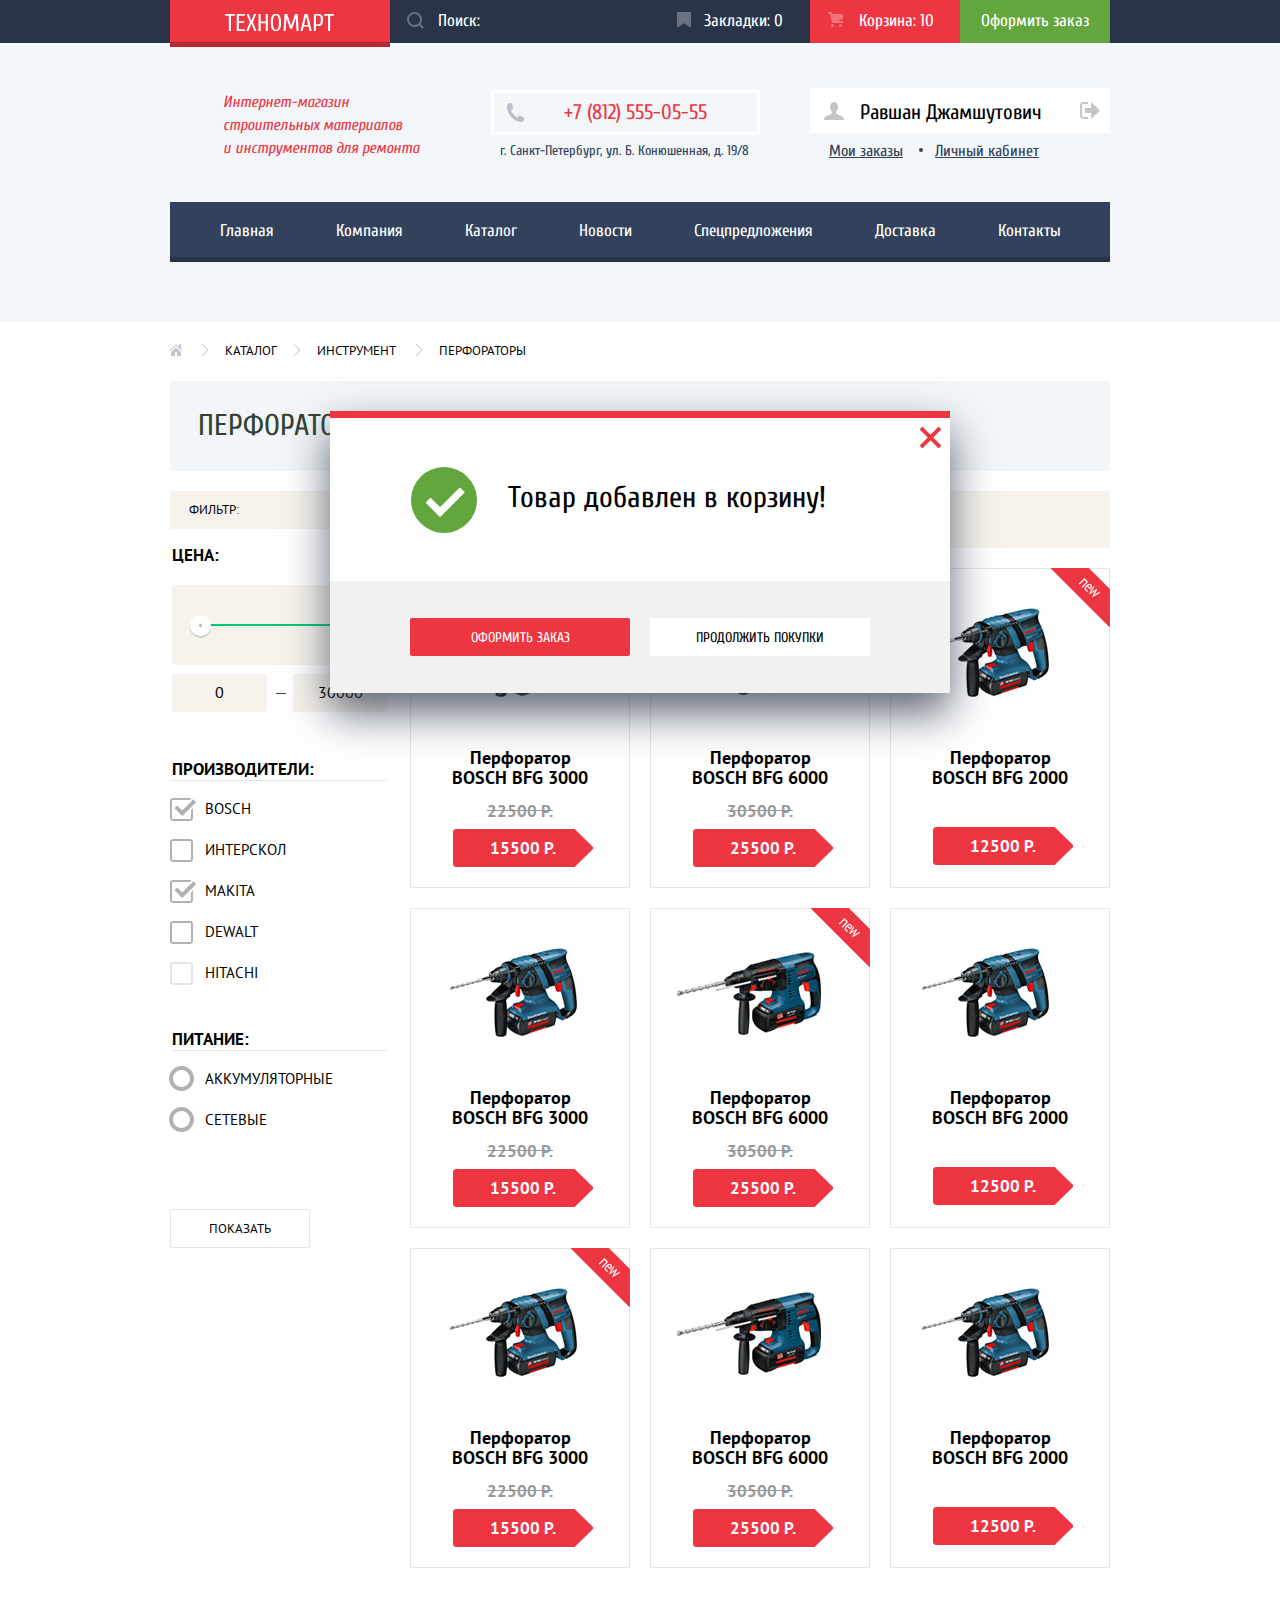
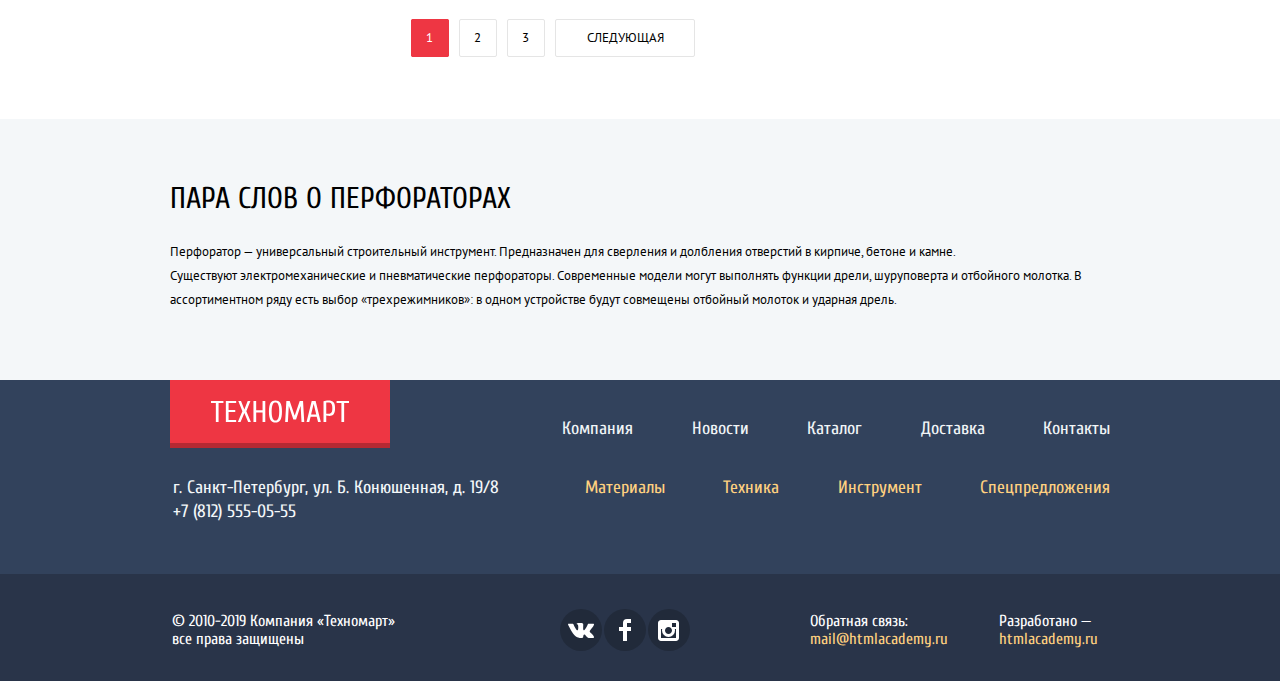
==== catalog.html @ cd60a117 "Сделал мадальное окно каталога" ====
<!DOCTYPE html>
<html lang="ru">

<head>
  <meta charset="utf-8">
  <title>Каталог Техномарт</title>
  <link href="https://fonts.googleapis.com/css?family=Cuprum:400,400i,700&display=swap&subset=cyrillic" rel="stylesheet">
  <link href="https://fonts.googleapis.com/css?family=PT+Sans:400,700&display=swap&subset=cyrillic" rel="stylesheet">
  <link href="css/normalize.css" rel="stylesheet">
  <link href="css/style.css" rel="stylesheet">
</head>

<body>
  <header class="main-header">
    <div class="top-menu">
      <div class="container">
        <a href="index.html" class="logo-bg">
          <img class="top-logo" src="img/logo-technomart.svg" width="109" height="19" alt="Логотип Техномарт">
        </a>
        <form class="header-form" action="https://echo.htmlacademy.ru" method="post">
          <label class="visually-hidden" for="search">Поиск:</label>
          <input class="search" type="search" name="search" id="search" placeholder="Поиск:">
          <svg class="header-svg" xmlns="http://www.w3.org/2000/svg" width="17" height="17" viewBox="0 0 17 17">
            <path fill="#ffffff"
              d="M17 15.586l-3.542-3.542A7.465 7.465 0 0 0 15 7.5 7.5 7.5 0 1 0 7.5 15c1.71 0 3.282-.579 4.544-1.542L15.586 17 17 15.586zM2 7.5C2 4.467 4.467 2 7.5 2 10.532 2 13 4.467 13 7.5c0 3.032-2.468 5.5-5.5 5.5A5.506 5.506 0 0 1 2 7.5z" />
          </svg>
          <button type="submit" class="search-button visually-hidden">Найти</button>
        </form>
        <a class="header-link bookmark" href="#">Закладки: 0</a>
        <a class="top-menu__red header-link basket" href="#">Корзина: 10</a>
        <a class="top-menu__green" href="#">Оформить заказ</a>
      </div>
    </div>
    <div class="container">
      <div class="catalog-middle-menu">
        <div class="header-wrapper">
          <h1>Интернет-магазин строительных материалов <br>и инструментов для ремонта</h1>
        </div>
        <div class="catalog-middle-wrap">
          <p class="header-phone catalog-header-phone">+7 (812) 555-05-55</p>
          <p class="header-address catalog-header-address">г. Санкт-Петербург, ул. Б. Конюшенная, д. 19/8</p>
        </div>
        <div class="user-wrapper">
          <div class="current-user">
            <a href="#"><svg class="user-logo" xmlns="http://www.w3.org/2000/svg" width="20" height="18"
                viewBox="0 0 20 18">
                <path fill="#c5c5c5"
                  d="M17.881 14.166c-2.144-.735-4.256-1.666-5.207-2.39-.657-.501-.77-1.618-.517-2.415 1.118-.903 1.864-2.477 1.864-4.278C14.021 2.276 12.221 0 10 0S5.979 2.276 5.979 5.083c0 1.801.746 3.374 1.863 4.277.253.798.141 1.915-.517 2.416-.95.724-3.063 1.654-5.207 2.39S0 18 0 18h20s.025-3.099-2.119-3.834z" />
              </svg></a>
            <a class="user-name" href="#">Равшан Джамшутович</a>
            <a href="#"><svg class="user-logout" xmlns="http://www.w3.org/2000/svg" width="21" height="17"
                viewBox="0 0 21 17">
                <g fill="#c5c5c5">
                  <path d="M21 8.5L12.125 0v6h-6v5h6v6z" />
                  <path
                    d="M3.106 13.952V3.048c.018-.376.171-1.057 1.01-1.057h5.027V0H4.116C1.938 0 1.112 1.81 1.087 3.027v10.946C1.112 15.189 1.938 17 4.116 17h5.027v-1.99H4.116c-.839 0-.992-.683-1.01-1.058z" />
                </g>
              </svg></a>

          </div>
          <div class="wrapper-link">
            <a class="catalog-user-link orders-link" href="#">Мои заказы</a>
            <a class="catalog-user-link" href="#">Личный кабинет</a>
          </div>
        </div>
      </div>
      <nav class="main-nav">
        <ul class="nav-list">
          <li class="nav-item first"><a href="/index.html" class="nav-item__link">Главная</a></li>
          <li class="nav-item"><a class="nav-item__link" href="#">Компания</a></li>
          <li class="nav-item"><a class="nav-item__link" href="catalog.html">Каталог</a></li>
          <li class="nav-item"><a class="nav-item__link" href="#">Новости</a></li>
          <li class="nav-item"><a class="nav-item__link" href="#">Спецпредложения</a></li>
          <li class="nav-item"><a class="nav-item__link" href="#">Доставка</a></li>
          <li class="nav-item last"><a class="nav-item__link" href="#">Контакты</a></li>
        </ul>
      </nav>
    </div>
  </header>
  <main class="catalog-main">
    <div class="container">
      <ul class="breadcrumbs">
        <li class="breadcrumbs-first-item">
          <a href="#">Каталог</a>
        </li>
        <li class="breadcrumbs-second-item">
          <a href="#">Инструмент</a>
        </li>
        <li class="breadcrumbs-third-item breadcrumbs-current">Перфораторы</li>
      </ul>
      <section class="perforators">
        <h2>Перфораторы</h2>
        <div class="perforators-wrapper">
          <section class="filters">
            <h3 class="filters-heading">Фильтр:</h3>
            <form class="filters-form" action="https://echo.htmlacademy.ru" method="get">
              <fieldset class="filter-item">
                  <legend>Цена:</legend>
                  <div class="range-filter">
                    <div class="range-controls">
                      <div class="scale">
                        <div class="bar"></div>
                      </div>
                      <div class="toggle toggle-min"></div>
                      <div class="toggle toggle-max"></div>
                    </div>
                    <div class="price-controls">
                      <input class="min-price" name="min-price" type="text" value="0">
                      <input class="max-price" name="max-price" type="text" value="30000">
                    </div>
                  </div>
                </fieldset>
              <fieldset class="filters-fieldset">
                <legend class="filters-legend">Производители:</legend>
                <ul class="brands-list">
                  <li>
                    <input class="visually-hidden brands-input" type="checkbox" name="Bosch" id="bosch-input" checked>
                    <label class="brands-label" for="bosch-input">Bosch</label>
                  </li>
                  <li>
                    <input class="visually-hidden brands-input" type="checkbox" name="Интерскол" id="inter-input">
                    <label class="brands-label" for="inter-input">Интерскол</label>
                  </li>
                  <li>
                    <input class="visually-hidden brands-input" type="checkbox" name="Makita" id="makita-input" checked>
                    <label class="brands-label" for="makita-input">Makita</label>
                  </li>
                  <li>
                    <input class="visually-hidden brands-input" type="checkbox" name="Dewalt" id="dewalt-input">
                    <label class="brands-label" for="dewalt-input">Dewalt</label>
                  </li>
                  <li>
                    <input class="visually-hidden brands-input" type="checkbox" name="Hitachi" id="hitachi-input"
                      disabled>
                    <label class="brands-label" for="hitachi-input">Hitachi</label>
                  </li>
                </ul>
              </fieldset>
              <fieldset class="filters-fieldset">
                <legend class="filters-legend">Питание:</legend>
                <ul class="power-list">
                  <li>
                    <input class="visually-hidden power-input" type="radio" name="power" id="battery"
                      value="Аккумуляторные">
                    <label class="power-label" for="battery">Аккумуляторные</label>
                  </li>
                  <li>
                    <input class="visually-hidden power-input" type="radio" name="power" id="socket" value="Сетевые">
                    <label class="power-label" for="socket">Сетевые</label>
                  </li>
                </ul>
              </fieldset>
              <button class="filters-button" type="submit">Показать</button>
            </form>
          </section>
          <!-- Тут фильтры и карточки -->
          <div class="list-wrapper">
            <div class="sort">
              <h3 class="sort-heading">Сортировка:</h3>
              <div class="sort-wrapper">
                <a class="sort-price sort-link sort-active" href="">По цене</a>
                <a class="sort-type sort-link" href=""><span class="text-opacity">По типу</span></a>
                <a class="sort-functional sort-link" href=""><span class="text-opacity">По функционалу</span></a>
                <a class="sort-arrow arrow-top sort-arrow-active" href="">
                  <svg xmlns="http://www.w3.org/2000/svg" width="11" height="10" viewBox="0 0 11 10">
                    <path fill="#c5c5c5" d="M5.5 0L0 10h11z" /></svg>
                  <span class="visually-hidden">По возрастанию цены</span>
                </a>
                <a class="sort-arrow arrow-bottom" href="">
                  <svg xmlns="http://www.w3.org/2000/svg" width="11" height="10" viewBox="0 0 11 10">
                    <path fill="#c5c5c5" d="M5.5 10L0 0h11" /></svg>
                  <span class="visually-hidden">По убыванию цены</span>
                </a>
              </div>
            </div>
            <ul class="perforators-list">
              <li>
                <div class="actions">
                  <a href="#" class="actions-buy">Купить</a>
                  <a href="#" class="actions-bookmark">В закладки</a>
                </div>
                <article class="perforators-article">
                  <img src="img/bfg-3000.jpg" width="218" height="170" alt="Bosch BFG 3000">
                  <h3>Перфоратор BOSCH BFG 3000</h3>
                  <p class="price-before">22500 P.</p>
                  <p class="real-price">15500 Р.</p>
                </article>
              </li>
              <li>
                <div class="actions">
                  <a href="#" class="actions-buy">Купить</a>
                  <a href="#" class="actions-bookmark">В закладки</a>
                </div>
                <article class="perforators-article">
                  <img src="img/bfg-6000.jpg" width="218" height="170" alt="Bosch BFG 6000">
                  <h3>Перфоратор BOSCH BFG 6000</h3>
                  <p class="price-before">30500 P.</p>
                  <p class="real-price">25500 Р.</p>
                </article>
              </li>
              <li class="new">
                <div class="actions">
                  <a href="#" class="actions-buy">Купить</a>
                  <a href="#" class="actions-bookmark">В закладки</a>
                </div>
                <article class="perforators-article">
                  <img src="img/bfg-2000.jpg" width="218" height="170" alt="Bosch BFG 2000">
                  <h3>Перфоратор BOSCH BFG 2000</h3>
                  <p class="real-price">12500 Р.</p>
                </article>
              </li>
              <li>
                <div class="actions">
                  <a href="#" class="actions-buy">Купить</a>
                  <a href="#" class="actions-bookmark">В закладки</a>
                </div>
                <article class="perforators-article">
                  <img src="img/bfg-3000.jpg" width="218" height="170" alt="Bosch BFG 3000">
                  <h3>Перфоратор BOSCH BFG 3000</h3>
                  <p class="price-before">22500 P.</p>
                  <p class="real-price">15500 Р.</p>
                </article>
              </li>
              <li class="new">
                <div class="actions">
                  <a href="#" class="actions-buy">Купить</a>
                  <a href="#" class="actions-bookmark">В закладки</a>
                </div>
                <article class="perforators-article">
                  <img src="img/bfg-6000.jpg" width="218" height="170" alt="Bosch BFG 6000">
                  <h3>Перфоратор BOSCH BFG 6000</h3>
                  <p class="price-before">30500 P.</p>
                  <p class="real-price">25500 Р.</p>
                </article>
              </li>
              <li>
                <div class="actions">
                  <a href="#" class="actions-buy">Купить</a>
                  <a href="#" class="actions-bookmark">В закладки</a>
                </div>
                <article class="perforators-article">
                  <img src="img/bfg-2000.jpg" width="218" height="170" alt="Bosch BFG 2000">
                  <h3>Перфоратор BOSCH BFG 2000</h3>
                  <p class="real-price">12500 Р.</p>
                </article>
              </li>
              <li class="new">
                <div class="actions">
                  <a href="#" class="actions-buy">Купить</a>
                  <a href="#" class="actions-bookmark">В закладки</a>
                </div>
                <article class="perforators-article">
                  <img src="img/bfg-3000.jpg" width="218" height="170" alt="Bosch BFG 3000">
                  <h3>Перфоратор BOSCH BFG 3000</h3>
                  <p class="price-before">22500 P.</p>
                  <p class="real-price">15500 Р.</p>
                </article>
              </li>
              <li>
                <div class="actions">
                  <a href="#" class="actions-buy">Купить</a>
                  <a href="#" class="actions-bookmark">В закладки</a>
                </div>
                <article class="perforators-article">
                  <img src="img/bfg-6000.jpg" width="218" height="170" alt="Bosch BFG 6000">
                  <h3>Перфоратор BOSCH BFG 6000</h3>
                  <p class="price-before">30500 P.</p>
                  <p class="real-price">25500 Р.</p>
                </article>
              </li>
              <li>
                <div class="actions">
                  <a href="#" class="actions-buy">Купить</a>
                  <a href="#" class="actions-bookmark">В закладки</a>
                </div>
                <article class="perforators-article">
                  <img src="img/bfg-2000.jpg" width="218" height="170" alt="Bosch BFG 2000">
                  <h3>Перфоратор BOSCH BFG 2000</h3>
                  <p class="real-price">12500 Р.</p>
                </article>
              </li>
            </ul>
            <ul class="pagination-list">
              <li class="pagination-item"><a class="pagination-link pagination-link-current" href="#">1</a></li>
              <li class="pagination-item"><a class="pagination-link" href="#">2</a></li>
              <li class="pagination-item"><a class="pagination-link" href="#">3</a></li>
              <li class="pagination-item"><a class="pagination-link next" href="#">Следующая</a></li>
            </ul>
          </div>
        </div>
      </section>
    </div>
    <section class="about">
      <div class="container">
        <h2 class="about-heading">Пара слов о перфораторах</h2>
        <p>Перфоратор — универсальный строительный инструмент. Предназначен для сверления и долбления отверстий в
          кирпиче, бетоне и камне.<br>
          Существуют электромеханические и пневматические перфораторы. Современные модели могут выполнять функции дрели,
          шуруповерта и отбойного молотка. В ассортиментном ряду есть выбор «трехрежимников»: в одном устройстве будут
          совмещены отбойный молоток и ударная дрель.</p>
      </div>
    </section>
  </main>
  <footer class="main-footer catalog-footer">
    <div class="footer-half-top">
      <div class="footer-top-line container">
        <a href="index.html" class="logo-bg-bottom">
          <img class="bottom-logo" src="img/logo-technomart.svg" width="138" height="23" alt="Логотип Техномарт">
        </a>
        <ul class="footer-top-menu">
          <li><a href="#">Компания</a></li>
          <li><a href="#">Новости</a></li>
          <li><a href="catalog.html">Каталог</a></li>
          <li><a href="#">Доставка</a></li>
          <li><a href="#">Контакты</a></li>
        </ul>
      </div>
      <div class="footer-middle-line container">
        <address>г. Санкт-Петербург, ул. Б. Конюшенная, д. 19/8 <br>+7 (812) 555-05-55</address>
        <ul class="footer-bottom-menu">
          <li><a href="#">Материалы</a></li>
          <li><a href="#">Техника</a></li>
          <li><a href="#">Инструмент</a></li>
          <li><a href="#">Спецпредложения</a></li>
        </ul>
      </div>
    </div>
    <div class="footer-half-bottom">
      <div class="container">
        <p class="copyright">&copy; 2010-2019 Компания &laquo;Техномарт&raquo; все права защищены</p>
        <ul class="social-list">
          <li class="social-item"><a class="social-vk" href="#"><span class="visually-hidden">ВКонтакте</span></a></li>
          <li class="social-item"><a class="social-fb" href="#"><span class="visually-hidden">Фейсбук</span></a></li>
          <li class="social-item"><a class="social-inst" href="#"><span class="visually-hidden">Инстаграм</span></a>
          </li>
        </ul>
        <div class="feedback-wrapper">
          <p class="feedback">Обратная связь: <a class="color-link" href="#">mail@htmlacademy.ru</a>
          </p>
          <p class="developed">Разработано &mdash; <a class="color-link"
              href="https://htmlacademy.ru/intensive/htmlcss">htmlacademy.ru</a>
          </p>
        </div>
      </div>
    </div>
  </footer>
  <section class="catalog-modal">
    <h2>Товар добавлен в корзину!</h2>
    <div class="catalog-modal__bg">
      <a class="button common-modal-button" href="#">Оформить заказ</a>
      <button class="catalog-modal__button common-modal-button" type="button">Продолжить покупки</button>
    </div>
    <button class="close-modal" type="button"></button>
  </section>
</body>

</html>
---- css/style.css ----
html {
  box-sizing: border-box;
}

*,
*::before,
*::after {
  box-sizing: border-box;
}

img {
  max-width: 100%;
}

a {
  text-decoration: none;
}

body {
  margin: 0;

  font-weight: 400;
  font-family: "Cuprum", Arial, sans-serif;
  color: white;

  /* background-color: aquamarine; */
}

/* body > * {
  background-color: rgb(240, 112, 112);
} */

.visually-hidden {
  position: absolute;

  width: 1px;
  height: 1px;
  margin: -1px;
  padding: 0;
  overflow: hidden;

  white-space: nowrap;

  border: 0;

  clip: rect(0 0 0 0);
  -webkit-clip-path: inset(100%);
          clip-path: inset(100%);
}

.container {
  width: 960px;
  margin: 0 auto;
  padding: 0 10px;
}

.main-header {
  width: 100%;

  background-color: #f4f7f9;
  /* background-color: rgb(102, 233, 102); */
}



.logo-bg {
  display: block;
  width: 220px;
  height: 42px;
  padding: 13px 56px 15px 55px;

  background-color: #ee3643;
  box-shadow: 0 5px 0 0 rgb(181, 41, 51);
}

.logo-bg:hover {
  background-color: #ca2c37;
}

.logo-bg:active {
  background-color: #ba2732;
}

.main-header a {
  color: white;
}

.top-menu .container {
  display: flex;
  /* justify-content: space-between;
  align-items: center; */
}

.top-menu {
  width: 100%;
  margin-bottom: 43px;

  font-size: 17px;
  line-height: 1.06;

  background-color: #293449;
}

.header-form {
  /* padding-left: 48px; */
  position: relative;

  width: 270px;
}

.header-svg {
  position: absolute;
  top: 12px;
  left: 17px;

  width: 17px;
  height: 17px;

  opacity: 0.3;
}

.top-menu label {
  font-size: 17px;
  line-height: 1.06;
}

.search {
  width: 100%;
  /* margin-top: 10px; */
  padding: 11px 10px 12px 48px;

  background-color: #293449;
  border: none;
  /* padding-left: 48px;   */
}

.header-link,
.top-menu__green {
  position: relative;

  width: 150px;
  padding-top: 12px;

  text-align: center;
}

.header-link {
  padding-left: 16px;
}

.bookmark::before {
  content: "";
  position: absolute;
  top: 12px;
  left: 17px;

  width: 16px;
  height: 16px;

  background-image: url("/img/icon-bookmark.svg");
  background-repeat: no-repeat;
  background-position: 0 0;
  opacity: 0.3;
}

.basket::before {
  content: "";
  position: absolute;
  top: 12px;
  left: 18px;

  width: 16px;
  height: 16px;

  background-image: url("/img/icon-cart.svg");
  background-repeat: no-repeat;
  background-position: 0 0;
  opacity: 0.3;
}

.bookmark:hover::before,
.basket:hover::before {
  opacity: 1;
}

.bookmark:active::before,
.basket:active::before {
  opacity: 0.5;
}

.search::-webkit-input-placeholder {
  color: white;
}
.search::-moz-placeholder {
  color: white;
}
.search:-moz-placeholder {
  color: white;
}
.search:-ms-input-placeholder {
  color: white;
}

.search:hover {
  background-color: #212a3a;
}

.header-form:hover .header-svg {
  opacity: 1;
}

.search:focus + .header-svg path {
  fill: #ee3643;
}

.search:focus + .header-svg {
  opacity: 1;
}

.search:focus {
  background-color: white;
}

.header-link:hover {
  background-color: #212a3a;
}

.header-link:active {
  color: rgba(255, 255, 255, 0.6);

  background-color: #161d29;
}

.top-menu__green {
  background-color: #63a63e;
}

.top-menu__green:hover {
  background-color: #5fbb2d;
}

.top-menu__green:active {
  color: rgba(255, 255, 255, 0.5);

  background-color: #518523;
}

.top-menu__red {
  padding-left: 23px;
}

.middle-menu,
.catalog-middle-menu {
  display: flex;
  justify-content: space-between;
  /* align-items: center; */
  margin-bottom: 41px;
}

.catalog-middle-menu {
  margin-bottom: 40px;
}

.middle-wrap {
  width: 300px;
  padding: 0 15px;
}

.header-wrapper {
  width: 200px;
  margin-top: 5px;
  margin-left: 53px;
}

/* .header-wrapper h1 {
  padding-top: 5px;
  margin-left: 70px;
} */

.middle-menu h1,
.catalog-middle-menu h1 {
  /* width: 196px; */
  margin: 0;

  font-style: italic;
  font-weight: 400;
  font-size: 16px;
  line-height: 1.44;
  text-align: left;
  color: #ee3643;
}

.header-phone {
  position: relative;

  margin: 0;
  padding: 12px 0;
  padding-left: 70px;

  font-size: 21px;
  line-height: 1;
  /* text-align: center; */
  color: #ee3643;

  border: 3px solid white;
}

.catalog-header-phone {
  /* width: 270px; */
  margin: 4px 0 4px 17px;
  /* margin-top: 4px; */
  /* margin-left: 17px; */
  /* margin-bottom: 4px; */
  /* border-color: red; */
  padding: 9px 50px 9px 70px;
}

.header-phone::before {
  content: "";
  position: absolute;
  top: 13px;
  left: 12px;

  width: 19px;
  height: 19px;

  background-image: url(/img/icon-phone.svg);
  background-repeat: no-repeat;
  background-position: 0 0;
}

.catalog-header-phone::before {
  top: 10px;
}

.catalog-header-address {
  padding-left: 16px;
}

.user-menu {
  display: flex;
  justify-content: space-between;
  align-items: flex-start;
  width: 280px;
  margin: 0;
  padding: 0;
  padding-top: 2px;

  list-style: none;
  font-size: 21px;
  line-height: 1;
  text-align: left;
  color: #000000;
}

.user-menu li {
  background-color: white;
}

.main-header > .container {
  padding-bottom: 60px;
}

.user-menu a {
  display: block;

  color: #000000;
}

.enter {
  position: relative;

  padding: 13px 25px 13px 47px;
}

.enter-svg {
  position: absolute;
  top: 15px;
  left: 13px;
}

.user-link:hover .enter-svg path {
  fill: #32425c;
}

.user-link:active .enter-svg path {
  fill: #c5c5c5;
}

/* .enter::before {
  content: "";
  width: 20px;
  height: 17px;
  position: absolute;
  background-image: url("/img/icon-login.svg");
  background-repeat: no-repeat;
  background-position: 0 0;
  top: 15px;
  left: 13px;
} */

.registration {
  padding: 14px 25px 11px 25px;
}

.user-link:hover {
  color: #ee3643;
}

.user-link:active {
  color: rgba(0, 0, 0, 0.3);
}

.header-address {
  margin: 0;

  font-size: 14px;
  line-height: 1.71;
  text-align: center;
  color: #32425c;
}

.main-nav {
  background-color: #32425c;
  box-shadow: inset 0 -5px 0 0 #293449;
}

.nav-list {
  display: flex;
  flex-wrap: wrap;
  justify-content: space-around;
  margin: 0;
  padding: 0;
  /* padding: 21px 23px 21px 22px; */
  /* padding-right: 3px; */

  list-style: none;
  font-size: 17px;
  line-height: 1;
  /* text-align: left; */
}

.first,
.last {
  flex-grow: 1;
}

.first {
  text-align: right;
}

.nav-item a {
  display: block;
  padding: 20px 31px 23px;
}

.nav-item:hover {
  background-color: #293449;
}

.nav-item__link {
  display: block;
}

.nav-item__link:active {
  color: rgba(255, 255, 255, 0.5);

  background-color: #1d2739;
}

.company {
  width: 540px;
  margin-right: auto;

  text-align: left;
  color: #000000;
}

.company h2 {
  font-weight: 400;
  font-size: 30px;
  line-height: 1;
  text-transform: uppercase;
}

.desc {
  font-size: 13px;
  line-height: 1.85;
  font-family: "PT Sans", Arial, sans-serif;
}

.company-desc-first {
  margin-bottom: 25px;
}

.company-desc-second {
  width: 390px;
  margin-bottom: 20px;
}

.contacts-desc {
  width: 180px;
  margin-bottom: 33px;
}

.company-list {
  margin: 0;
  margin-bottom: 14px;
  padding: 0;
  padding-left: 36px;

  list-style: none;
  font-size: 18px;
  line-height: 1.11;
}

.company-list li {
  position: relative;

  padding-bottom: 22px;
}

.company-list li::before {
  content: "";
  position: absolute;
  top: 10px;
  left: -36px;

  width: 25px;
  height: 2px;

  background-color: #ee3643;
}

.button {
  padding: 11px 0 9px 0;

  font-size: 14px;
  line-height: 1.29;
  text-align: center;
  color: white;
  text-transform: uppercase;

  background-color: #ee3643;
  border: none;
  border-radius: 2px;
}

.button:hover {
  background-color: #ca2c37;
}

.button:active {
  background-color: #ba2732;
}

.brands-cards img:hover {
  box-shadow: 0 10px 25px 0 rgba(41, 52, 73, 0.5);
}

.brands-cards img:active {
  box-shadow: 0 4px 10px 0 rgba(41, 52, 73, 0.5);
  opacity: 0.3;
}

.about-us {
  display: flex;
}

.contacts {
  width: 300px;

  text-align: left;
  color: #000000;
}

.contacts h2 {
  font-weight: 400;
  font-size: 30px;
  line-height: 1;
  text-transform: uppercase;
}

.contacts-link {
  display: block;
  margin-bottom: 35px;
}

.contacts-button {
  display: block;
  padding-left: 5px;
}

.company-button {
  display: block;
  width: 220px;
}

.main-footer {
  margin-top: 86px;
}

.catalog-footer {
  margin-top: 0;
}

.footer-half-top {
  width: 100%;

  font-size: 18px;
  line-height: 1.33;

  background-color: #32425c;
}

.footer-top-menu {
  display: flex;
  flex-wrap: wrap;
  justify-content: space-between;
  align-items: center;
  width: 548px;
  margin: 0;
  margin-top: 1px;
  margin-left: auto;
  padding: 0;

  list-style: none;
  color: #f1f5f7;
}

.footer-top-menu a:hover,
.footer-bottom-menu a:hover {
  text-decoration: underline;
}

.footer-top-menu a:active,
.footer-bottom-menu a:active {
  opacity: 0.5;
}

.footer-top-menu a {
  color: #f1f5f7;
}

.footer-top-line {
  display: flex;
}

.footer-half-top address {
  width: 380px;
  padding-left: 3px;

  font-style: normal;
  color: #f3f7f9;
}

.footer-middle-line {
  display: flex;
  padding-bottom: 50px;
}

.footer-bottom-menu {
  display: flex;
  flex-wrap: wrap;
  justify-content: space-between;
  width: 540px;
  margin: 0;
  margin-left: auto;
  padding: 0;
  padding-left: 15px;

  list-style: none;
  color: #ffd180;;
}

.footer-bottom-menu a {
  color: #ffd180;
}

.footer-half-bottom {
  /* text-align: left; */
  width: 100%;

  font-size: 16px;
  line-height: 1.13;

  background-color: #293449;
}

.footer-half-bottom > .container {
  display: flex;
  justify-content: space-between;
}

.copyright {
  width: 240px;
  padding: 22px 0 17px 2px;
}

.social-list {
  display: flex;
  justify-content: flex-end;
  align-items: center;
  /* width: 150px; */
  margin: 0;
  margin-top: 5px;
  margin-left: 31px;
  padding: 0;

  list-style: none;
}

.social-list a {
  display: block;
  width: 42px;
  height: 42px;

  color: white;

  background-color: #212a3a;
  border-radius: 50%;
}

.social-item {
  padding-right: 2px;
}

.social-list a:hover,
.social-list a:active {
  background-color: #ee3643;
}

.social-vk {
  background-image: url(/img/icon-vk.svg);
  background-repeat: no-repeat;
  background-position: 50% 50%;
}

.social-fb {
  background-image: url(/img/icon-fb.svg);
  background-repeat: no-repeat;
  background-position: 50% 50%;
}

.social-inst {
  background-image: url(/img/icon-insta.svg);
  background-repeat: no-repeat;
  background-position: 50% 50%;
}

.feedback-wrapper {
  display: flex;
  width: 300px;
  padding-top: 22px;
}

.developed {
  padding-left: 51px;
}

.color-link {
  color: #ffd180;
}

.color-link:hover {
  text-decoration: underline;
}

.color-link:active {
  color: #ee3643;
}

.modal-map {
  box-shadow: 0 0 14.7px 1.3px rgba(47, 42, 43, 0.5);
}

.modal-mail label {
  font-size: 18px;
  line-height: 1;
  text-align: left;
  color: #000000;
}

.modal-mail input,
.modal-mail textarea {
  font-size: 13px;
  line-height: 1.38;
  font-family: "PT Sans", Arial, sans-serif;
  text-align: left;
  color: #a9a9a9;

  border: 2px solid #dee3e4;
}

.modal-mail input:hover,
.modal-mail textarea:hover {
  border-color: #b5b5b5;
}

.modal-mail input:focus,
.modal-mail textarea:focus {
  border-color: #ee3643;
  outline: none;
}

.modal-bg {
  background-color: #f1f1f1;
}

/* Стили каталога */

.top-menu__red {
  background-color: #ee3643;
}

.user-wrapper {
  display: flex;
  flex-direction: column;
  /* flex-wrap: wrap; */
  width: 300px;
  margin-top: 2px;
}

.current-user {
  position: relative;

  width: 300px;
  margin-bottom: 9px;
  padding: 14px 18px 10px 0;

  font-size: 21px;
  line-height: 1;
  text-align: center;
  color: #000000;

  background-color: white;
}

.current-user .user-name {
  color: #000000;
}

.user-name:active {
  opacity: 0.3;
}

.user-logo {
  position: absolute;
  top: 14px;
  left: 14px;
}

.user-logout {
  position: absolute;
  top: 14px;
  right: 10px;
}

.user-logo:hover path,
.user-logout:hover g {
  fill: #32425c;
}

.user-logo:active path,
.user-logout:active g {
  fill: #c5c5c5;
}

/* .current-user::before {
  content: "";
  width: 20px;
  height: 18px;
  position: absolute;
  background-image: url(/img/icon-user.svg);
  background-position: 0 0;
  background-repeat: no-repeat;
  top: 14px;
  left: 14px;
}

.current-user::after {
  content: "";
  width: 20px;
  height: 17px;
  position: absolute;
  background-image: url(/img/icon-logout.svg);
  background-position: 0 0;
  background-repeat: no-repeat;
  top: 14px;
  right: 10px;
} */

.wrapper-link {
  padding-left: 19px;
}

.orders-link {
  position: relative;

  margin-right: 28px;
}

.orders-link::after {
  content: "";
  position: absolute;
  top: 6px;
  right: -20px;

  width: 4px;
  height: 4px;

  background-color: #32425c;
  border-radius: 50%;
}

.catalog-middle-menu .catalog-user-link {
  font-size: 16px;
  line-height: 1.13;
  text-align: left;
  color: #32425c;
  text-decoration: underline;
}

.catalog-user-link:hover {
  color: #ee3643;
}

.catalog-user-link:active {
  color: rgba(50, 66, 92, 0.3);
}

.breadcrumbs {
  display: flex;
  padding-top: 7px;
  padding-left: 55px;
}

.breadcrumbs-first-item {
  position: relative;

  padding-right: 40px;
}

.breadcrumbs-second-item {
  position: relative;

  padding-right: 43px;
}

.breadcrumbs-third-item {
  position: relative;
}

.breadcrumbs-first-item::before,
.breadcrumbs-second-item::before,
.breadcrumbs-third-item::before {
  content: "";
  position: absolute;
  top: 2px;
  left: -24px;

  width: 8px;
  height: 12px;

  background-image: url(/img/icon-right-small.svg);
  background-repeat: no-repeat;
  background-position: 0 0;
}

.breadcrumbs-first-item::after {
  content: "";
  position: absolute;
  top: 2px;
  left: -57px;

  width: 14px;
  height: 12px;

  background-image: url(/img/icon-home.svg);
  background-repeat: no-repeat;
  background-position: 0 0;
}

.breadcrumbs,
.breadcrumbs a {
  list-style: none;
  font-size: 13px;
  line-height: 1.38;
  font-family: "PT Sans", Arial, sans-serif;
  text-align: left;
  color: #000000;
  text-transform: uppercase;
}

.filters {
  width: 220px;
  margin-top: 20px;

  font-family: "PT Sans", Arial, sans-serif;
  color: #000000;
  text-transform: uppercase;
}

.filters-heading {
  margin: 0;
  margin-bottom: 12px;
  padding: 10px 0;
  padding-left: 19px;

  font-weight: 400;
  font-size: 13px;
  line-height: 1.38;
  font-family: "PT Sans", Arial, sans-serif;
  text-align: left;
  color: #000000;

  background-color: #f7f3ec;
}

.filters-fieldset,
.filter-item {
  position: relative;

  padding: 0;

  border: none;
}

.filter-item {
  margin-bottom: 43px;
}

.filter-item legend {
  margin-bottom: 14px;

  font-weight: bold;
  font-size: 17px;
  line-height: 1.76;
  font-family: "PT Sans", Arial, sans-serif;
  text-align: left;
}

.filters-fieldset::before {
  content: "";
  position: absolute;
  top: -19px;
  left: -1px;

  width: 100%;
  height: 1px;

  background-color: #e5e5e5;
}

.filters-legend {
  margin-bottom: 14px;

  font-weight: 700;
  font-size: 17px;
  line-height: 1.76;
}

.brands-list,
.power-list {
  margin: 0;
  padding: 0;

  list-style: none;
  font-size: 15px;
  line-height: 1.33;
}

.brands-list,
.power-list {
  padding-left: 33px;
}

.brands-list li,
.power-list li {
  position: relative;

  margin-bottom: 21px;
}

.brands-label::before {
  content: "";
  position: absolute;
  top: -1px;
  left: -35px;

  width: 23px;
  height: 23px;

  background-image: url(/img/checkbox-off-black.svg);
  background-repeat: no-repeat;
  background-position: 0 0;
  opacity: 0.3;
}

.brands-input:checked + .brands-label::before {
  width: 27px;

  background-image: url(/img/checkbox-on-black.svg);
}

.brands-label:hover::before {
  opacity: 0.4;
}

.brands-input:disabled + .brands-label::before,
.power-input:disabled + .power-label::before {
  opacity: 0.1;
}

.filters-fieldset:nth-of-type(2) {
  margin-bottom: 21px;
}

.filters-fieldset:last-of-type {
  margin-bottom: 58px;
}

.power-label::before {
  content: "";
  position: absolute;
  top: -3px;
  left: -36px;

  width: 25px;
  height: 25px;

  background-image: url(/img/radio-off-black.svg);
  background-repeat: no-repeat;
  background-position: 0 0;
  opacity: 0.3;
}

.power-input:checked + .power-label::before {
  background-image: url(/img/radio-on-black.svg);
}

.power-label:hover::before {
  opacity: 0.4;
}

.filters-button {
  padding: 10px 38px 9px;

  font-size: 13px;
  line-height: 1.38;
  text-align: center;
  text-transform: uppercase;

  background-color: white;
  border: 1px solid #e5e5e5;
  border-radius: 2px;
  cursor: pointer;
}

.filters-button:hover {
  box-shadow: 0 0 3px 0 #e5e5e5;
}

.perforators-wrapper {
  display: flex;
  justify-content: space-between;
}

.list-wrapper {
  width: 700px;
}

.sort {
  display: flex;
  flex-wrap: wrap;
  align-items: center;
  /* justify-content: space-between; */
  margin: 20px 0;

  text-transform: uppercase;

  background-color: #f7f3ec;
}

.sort-heading {
  margin: 0;
  margin-right: 139px;
  padding: 10px 0;
  padding-left: 20px;

  font-weight: 400;
  font-size: 13px;
  line-height: 1.38;
  font-family: "PT Sans", Arial, sans-serif;
  text-align: left;
  color: #000000;
}

.sort-wrapper {
  display: flex;
  flex-wrap: wrap;
  /* justify-content: space-between; */
  /* width: 100%; */
  padding-right: 16px;
}

.sort-price {
  margin-right: 70px;
}

.sort-type {
  margin-right: 66px;
}

.sort-functional {
  margin-right: 46px;
}

.arrow-top {
  padding-right: 21px;
}


.sort-link {
  font-weight: 400;
  font-size: 13px;
  line-height: 1.38;
  font-family: "PT Sans", Arial, sans-serif;
  text-align: left;
  color: #000000;

  border-bottom: 1px dotted #ee3643;
}

.text-opacity {
  opacity: 0.3;
}

.sort-active {
  color: #ee3643;

  border-bottom: none;
  opacity: 1;
}

.sort-link:hover .text-opacity {
  opacity: 1;
}

.sort-link:hover {
  color: #000000;

  border-bottom: 1px solid #ee3643;
}

.sort .sort-arrow {
  border-bottom: none;
}

.sort-arrow:hover path {
  fill: #231f20;
}

.sort-arrow-active path {
  fill: #ee3643;
}

.perforators h2 {
  margin: 0;
  margin-top: 21px;
  padding: 30px 0 30px 28px;

  font-weight: normal;
  font-size: 30px;
  line-height: 1;
  text-align: left;
  color: #324232;
  text-transform: uppercase;

  background-color: #f2f6f8;
}

.perforators-list {
  display: flex;
  flex-wrap: wrap;
  margin-bottom: 40px;
  /* justify-content: space-between; */
  padding: 0;

  list-style: none;
  font-weight: 700;
  font-size: 17px;
  line-height: 1.06;
  font-family: "PT Sans", Arial, sans-serif;
  text-align: center;
}
.perforators-list li {
  position: relative;

  width: 220px;
  margin-bottom: 20px;
  /* min-height: 318px; */

  border: solid 1px #e5e5e5;
}

.new::before {
  content: "";
  position: absolute;
  top: -1px;
  right: -1px;
  z-index: 2;

  width: 60px;
  height: 59px;

  background-image: url(/img/new-flag.png);
  background-repeat: no-repeat;
  background-position: 0 0;
}

.actions {
  position: absolute;
  top: 0;
  left: 0;
  z-index: 1;

  display: none;
  width: 218px;
  height: 170px;
  /* padding: 40px 0; */

  background-color: white;
}

.perforators-list li:hover {
  box-shadow: 0 10px 25px 0 rgba(41, 52, 73, 0.5);
}

.perforators-list li:hover .actions {
  display: block;
}

.perforators-list li:nth-child(3n+2),
.perforators-list li:nth-child(3n+3) {
  margin-left: 20px;
}

.perforators-list h3 {
  width: 160px;
  margin: 0;
  /* align-self: center; */
  margin-top: 9px;
  margin-bottom: 14px;

  font-size: 18px;
  line-height: 1.11;
  color: #000000;
}

.perforators-article {
  display: flex;
  flex-direction: column;
  align-items: center;
  /* justify-content: space-between; */
  min-height: 316px;
}

.price-before {
  margin: 0;
  margin-bottom: 9px;

  color: #999999;
  text-decoration: line-through;
}

.real-price {
  width: 140px;
  margin: auto 0 20px 5px;
  padding: 10px;

  color: white;
  /* margin-top: auto; */
  /* background-color: #ee3643; */

  background-image: url(/img/red-button.svg);
  background-repeat: no-repeat;
  background-position: 0 0;
}

.actions-buy,
.actions-bookmark {
  display: block;
  width: 135px;
  height: 38px;
  margin: 0 auto;
  padding-top: 10px;
  padding-left: 3px;

  font-weight: 400;
  font-size: 14px;
  line-height: 1.29;
  font-family: "Cuprum", Arial, sans-serif;
  text-align: center;
  text-transform: uppercase;

  border-radius: 2px;
}

.actions-buy {
  position: relative;

  margin-top: 44px;
  margin-bottom: 8px;

  color: white;

  background-color: #63a63e;
  box-shadow: inset 0 -3px 0 0 #367315;
}

.actions-buy::before {
  content: "";
  position: absolute;
  top: 11px;
  left: 14px;

  width: 15px;
  height: 15px;

  background-image: url(/img/icon-cart.svg);
  background-repeat: no-repeat;
  background-position: 0 0;
  opacity: 0.3;
}

.actions-buy:hover {
  background-color: #5fbb2d;
}

.actions-buy:hover::before {
  opacity: 1;
}

.actions-buy:active {
  background-color: #518534;
}

.actions-bookmark {
  color: #32425c;

  box-shadow: inset 0 0 0 3px #63a63e;
}

.actions-bookmark:hover {
  box-shadow: inset 0 0 0 3px #32425c;
}

.actions-bookmark:active {
  opacity: 0.3;
}

.pagination-list {
  display: flex;
  padding: 0;
  padding-left: 1px;

  list-style: none;
}

.pagination-item {
  margin-right: 10px;
}

.pagination-link {
  padding: 9px 15px 10px 14px;

  font-size: 13px;
  line-height: 1.38;
  font-family: "PT Sans", Arial, sans-serif;
  text-align: center;
  color: #000000;
  text-transform: uppercase;

  border: 1px solid #e5e5e5;
  border-radius: 2px;
}

.next {
  padding-right: 30px;
  padding-left: 31px;
}

.pagination-link-current {
  color: white;

  background-color: #ee3643;
  border-color: #ee3643;
}

.pagination-link:hover {
  border-color: #bdc6ca;
}

.pagination-link:active {
  border-color: #ee3643;
}

.about {
  margin-top: 56px;
  padding-top: 40px;
  padding-bottom: 68px;

  color: #000000;

  background-color: #f4f7f9;
}

.about-heading {
  margin-bottom: 26px;

  font-weight: 400;
  font-size: 30px;
  line-height: 1;
  text-transform: uppercase;
}

.about p {
  margin: 0;

  font-size: 13px;
  line-height: 1.85;
  font-family: "PT Sans", Arial, sans-serif;
  text-align: left;
}

.logo-bg-bottom {
  display: block;
  width: 220px;
  height: 63px;
  margin-bottom: 33px;
  padding: 20px 41px 25px;

  background-color: #ee3643;
  box-shadow: 0 5px 0 0 rgb(181, 41, 51);
}

.logo-bg-bottom:hover {
  background-color: #ca2c37;
}

.logo-bg-bottom:active {
  background-color: #ba2732;
}

.catalog-modal {
  border-top: 7px solid #ee3643;
  width: 620px;
  /* margin: 0 auto; */
  position: absolute;
  top: 411px;
  left: 50%;
  margin-left: -310px;
  box-shadow: 0px 20px 40px 0 rgba(41, 52, 73, 0.75);
  /* display: none; */
}

.catalog-modal h2 {
  font-size: 30px;
  line-height: 1;
  text-align: center;
  color: #000000;
  background-color: white;
  font-weight: 400;
  margin: 0;
  padding-top: 65px;
  padding-bottom: 68px;
  padding-left: 54px;
  position: relative;
}

.catalog-modal h2::before {
  content: "";
  width: 66px;
  height: 66px;
  position: absolute;
  background-image: url(/img/icon-mark.svg);
  background-position: 0 0;
  background-repeat: no-repeat;
  top: 50%;
  left: 81px;
  margin-top: -33px;
}

.catalog-modal__button {
  font-size: 14px;
  line-height: 1.29;
  text-align: center;
  color: #000000;
  text-transform: uppercase;
  background-color: white;
  padding-top: 11px;
  padding-bottom: 9px;
  border: none;
  cursor: pointer;
}

.common-modal-button {
  width: 220px;
  display: inline-block;
}

.catalog-modal__bg {
  background-color: #f1f1f1;
  padding-top: 37px;
  padding-bottom: 37px;
  display: flex;
  padding-left: 80px;
  padding-right: 80px;
  justify-content: space-between;
  flex-wrap: wrap;
}

.close-modal {
  position: absolute;
  border: none;
  background-color: transparent;
  background-image: url(/img/icon-close.svg);
  background-position: 0 0;
  background-repeat: no-repeat;
  width: 21px;
  height: 21px;
  top: 9px;
  right: 9px;
cursor: pointer;
}

/* ФИЛЬТР */

.range-controls {
  position: relative;

  height: 80px;
  margin-bottom: 9px;

  background-color: #f7f3ec;
  border-radius: 2px;
}

.price-controls {
  position: relative;

  display: flex;
  justify-content: space-between;
}

.min-price,
.max-price {
  /* display: inline-block; */
  width: 95px;
  height: 38px;
  padding-bottom: 4px;
  padding-left: 2px;

  text-align: center;

  background-color: #f7f3ec;
  border: none;
  border-radius: 2px;
}

.price-controls::after {
  content: "";
  position: absolute;
  top: 50%;
  left: 48%;

  width: 10px;
  height: 1px;

  background-color: #444444;
}

.toggle {
  position: absolute;
  top: 30px;
  left: 0;

  width: 21px;
  height: 21px;
  padding: 0;

  background-color: #ababab;
  border: 9px solid #ffffff;
  border-radius: 50%;
  box-shadow: 0 2px 1px 0 #cfcfcf;
  cursor: pointer;
}

.range-controls .toggle-min {
  left: 18px;
}

.range-controls .toggle-max {
  left: 158px;
}

.range-controls .scale {
  position: relative;
  top: 49%;

  width: 180px;
  height: 2px;
  margin: 0 auto;

  background: #d7dcde;
}

.range-controls .bar {
  width: 80%;
  height: 2px;

  background: #00ca74;
}
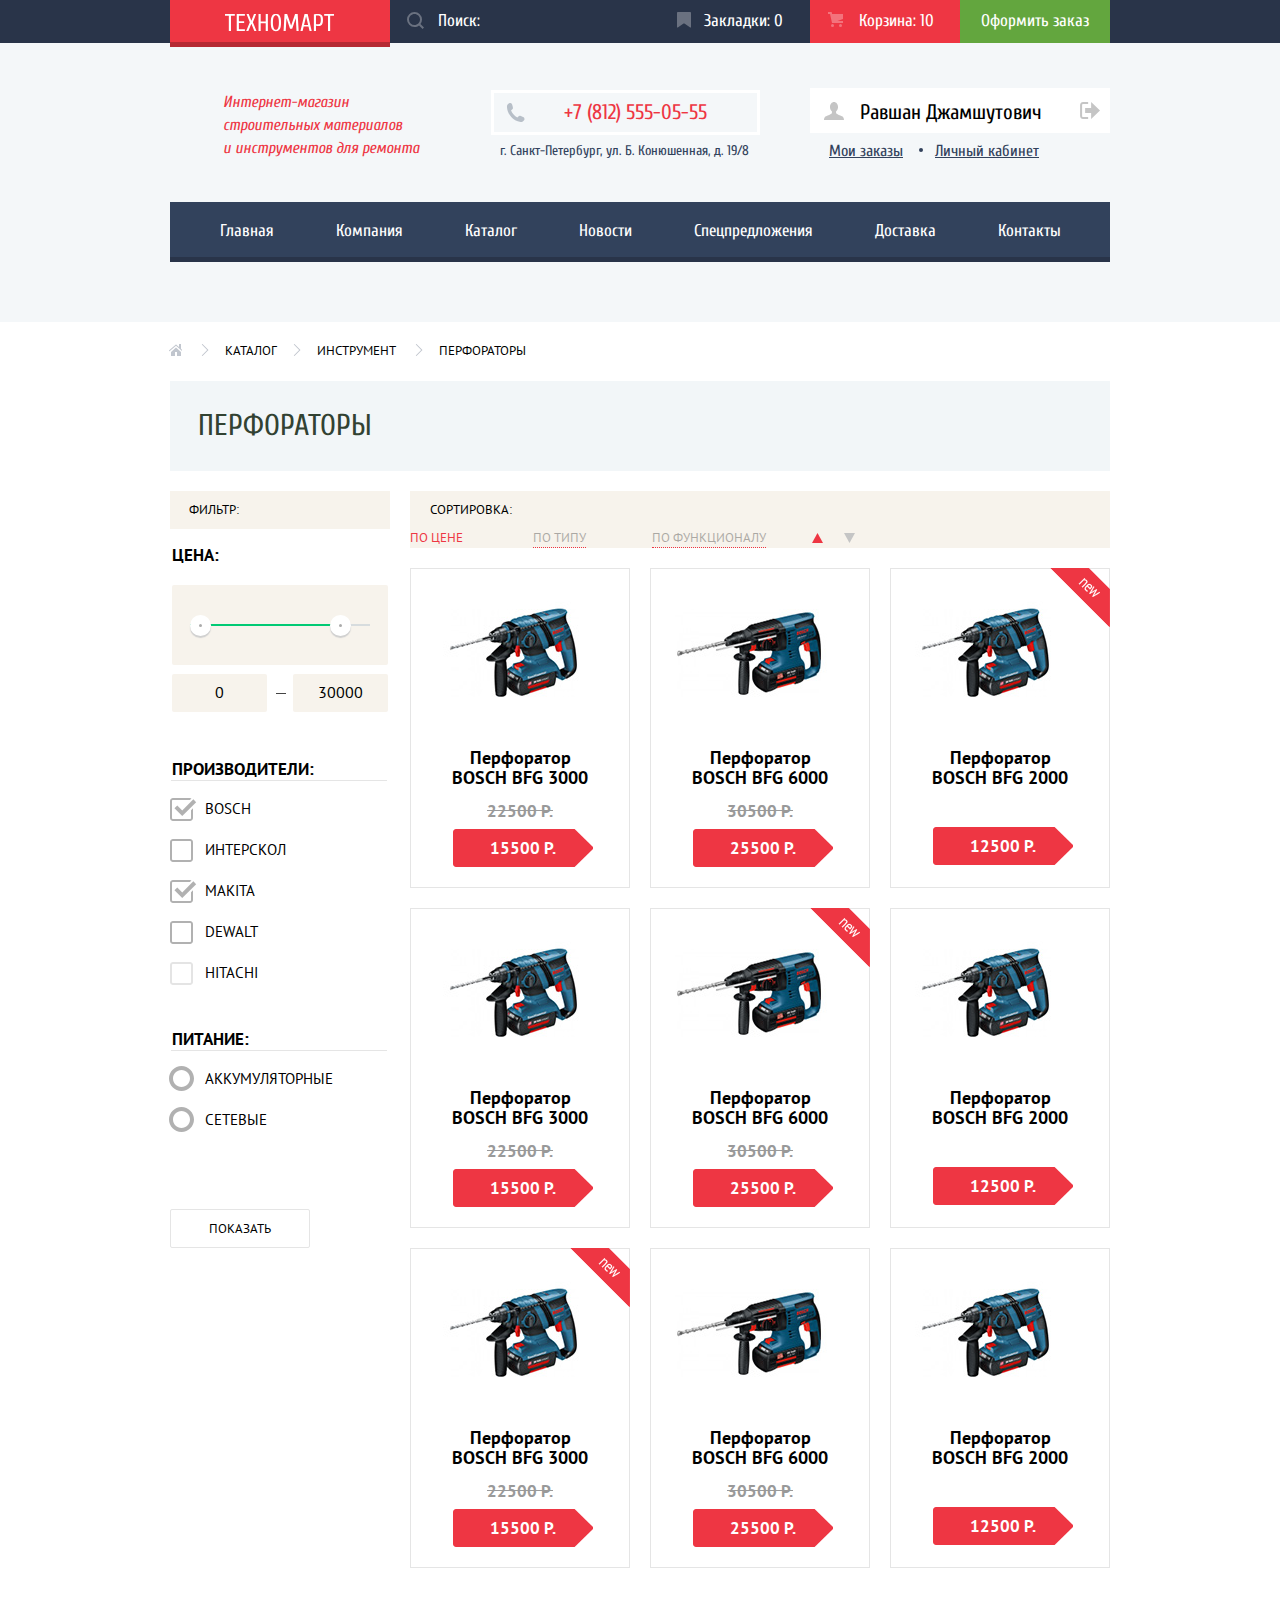
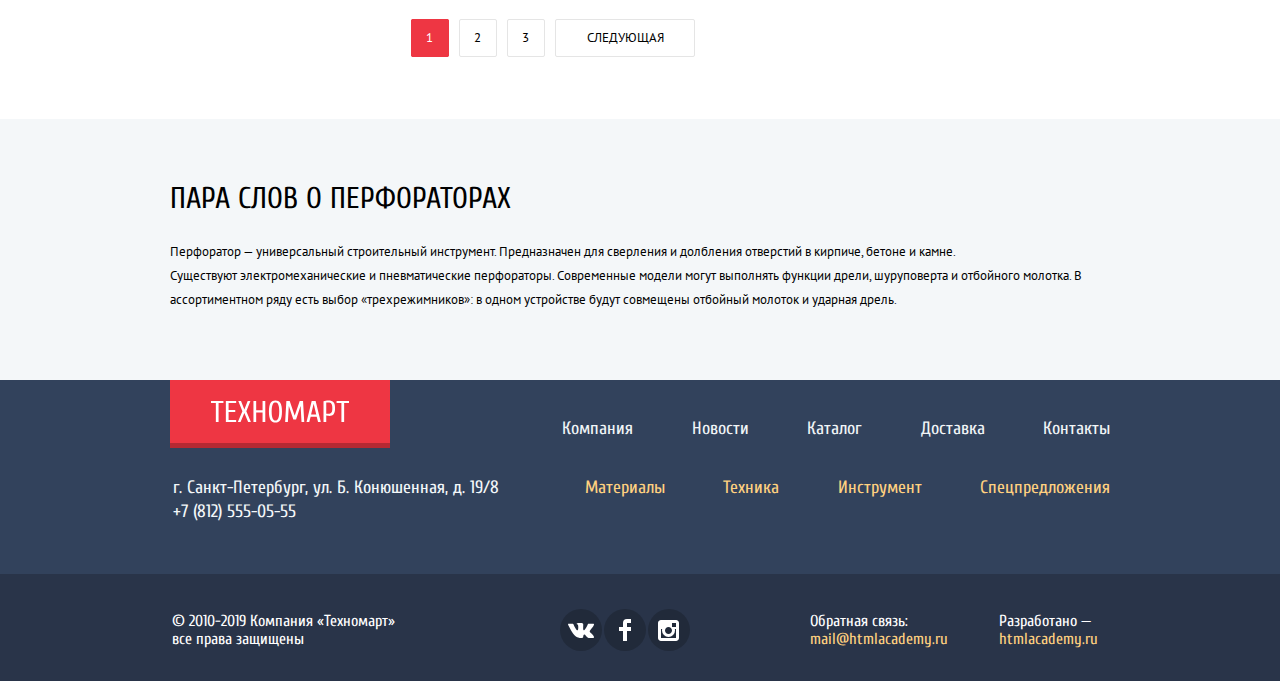
==== commit 7081491f: "Прогнал через CSScomb" ====
--- a/catalog.html
+++ b/catalog.html
@@ -4,7 +4,8 @@
 <head>
   <meta charset="utf-8">
   <title>Каталог Техномарт</title>
-  <link href="https://fonts.googleapis.com/css?family=Cuprum:400,400i,700&display=swap&subset=cyrillic" rel="stylesheet">
+  <link href="https://fonts.googleapis.com/css?family=Cuprum:400,400i,700&display=swap&subset=cyrillic"
+    rel="stylesheet">
   <link href="https://fonts.googleapis.com/css?family=PT+Sans:400,700&display=swap&subset=cyrillic" rel="stylesheet">
   <link href="css/normalize.css" rel="stylesheet">
   <link href="css/style.css" rel="stylesheet">
@@ -95,21 +96,21 @@
             <h3 class="filters-heading">Фильтр:</h3>
             <form class="filters-form" action="https://echo.htmlacademy.ru" method="get">
               <fieldset class="filter-item">
-                  <legend>Цена:</legend>
-                  <div class="range-filter">
-                    <div class="range-controls">
-                      <div class="scale">
-                        <div class="bar"></div>
-                      </div>
-                      <div class="toggle toggle-min"></div>
-                      <div class="toggle toggle-max"></div>
+                <legend>Цена:</legend>
+                <div class="range-filter">
+                  <div class="range-controls">
+                    <div class="scale">
+                      <div class="bar"></div>
                     </div>
-                    <div class="price-controls">
-                      <input class="min-price" name="min-price" type="text" value="0">
-                      <input class="max-price" name="max-price" type="text" value="30000">
-                    </div>
+                    <div class="toggle toggle-min"></div>
+                    <div class="toggle toggle-max"></div>
                   </div>
-                </fieldset>
+                  <div class="price-controls">
+                    <input class="min-price" name="min-price" type="text" value="0">
+                    <input class="max-price" name="max-price" type="text" value="30000">
+                  </div>
+                </div>
+              </fieldset>
               <fieldset class="filters-fieldset">
                 <legend class="filters-legend">Производители:</legend>
                 <ul class="brands-list">
--- a/css/style.css
+++ b/css/style.css
@@ -1554,85 +1554,97 @@
 }
 
 .catalog-modal {
-  border-top: 7px solid #ee3643;
-  width: 620px;
   /* margin: 0 auto; */
   position: absolute;
   top: 411px;
   left: 50%;
+
+  width: 620px;
   margin-left: -310px;
-  box-shadow: 0px 20px 40px 0 rgba(41, 52, 73, 0.75);
-  /* display: none; */
+
+  border-top: 7px solid #ee3643;
+  box-shadow: 0 20px 40px 0 rgba(41, 52, 73, 0.75);
+  display: none;
 }
 
 .catalog-modal h2 {
+  position: relative;
+
+  margin: 0;
+  padding-top: 65px;
+  padding-bottom: 68px;
+  padding-left: 54px;
+
+  font-weight: 400;
   font-size: 30px;
   line-height: 1;
   text-align: center;
   color: #000000;
+
   background-color: white;
-  font-weight: 400;
-  margin: 0;
-  padding-top: 65px;
-  padding-bottom: 68px;
-  padding-left: 54px;
-  position: relative;
 }
 
 .catalog-modal h2::before {
   content: "";
+  position: absolute;
+  top: 50%;
+  left: 81px;
+
   width: 66px;
   height: 66px;
-  position: absolute;
+  margin-top: -33px;
+
   background-image: url(/img/icon-mark.svg);
+  background-repeat: no-repeat;
   background-position: 0 0;
-  background-repeat: no-repeat;
-  top: 50%;
-  left: 81px;
-  margin-top: -33px;
 }
 
 .catalog-modal__button {
+  padding-top: 11px;
+  padding-bottom: 9px;
+
   font-size: 14px;
   line-height: 1.29;
   text-align: center;
   color: #000000;
   text-transform: uppercase;
+
   background-color: white;
-  padding-top: 11px;
-  padding-bottom: 9px;
   border: none;
   cursor: pointer;
 }
 
 .common-modal-button {
+  display: inline-block;
   width: 220px;
-  display: inline-block;
 }
 
 .catalog-modal__bg {
+  display: flex;
+  flex-wrap: wrap;
+  justify-content: space-between;
+  padding-top: 37px;
+  padding-right: 80px;
+  padding-bottom: 37px;
+  padding-left: 80px;
+
   background-color: #f1f1f1;
-  padding-top: 37px;
-  padding-bottom: 37px;
-  display: flex;
-  padding-left: 80px;
-  padding-right: 80px;
-  justify-content: space-between;
-  flex-wrap: wrap;
 }
 
 .close-modal {
   position: absolute;
-  border: none;
+  top: 9px;
+  right: 9px;
+
+  width: 21px;
+  height: 21px;
+
   background-color: transparent;
   background-image: url(/img/icon-close.svg);
+  background-repeat: no-repeat;
   background-position: 0 0;
-  background-repeat: no-repeat;
-  width: 21px;
-  height: 21px;
-  top: 9px;
-  right: 9px;
-cursor: pointer;
+  border: none;
+  cursor: pointer;
 }
 
 /* ФИЛЬТР */
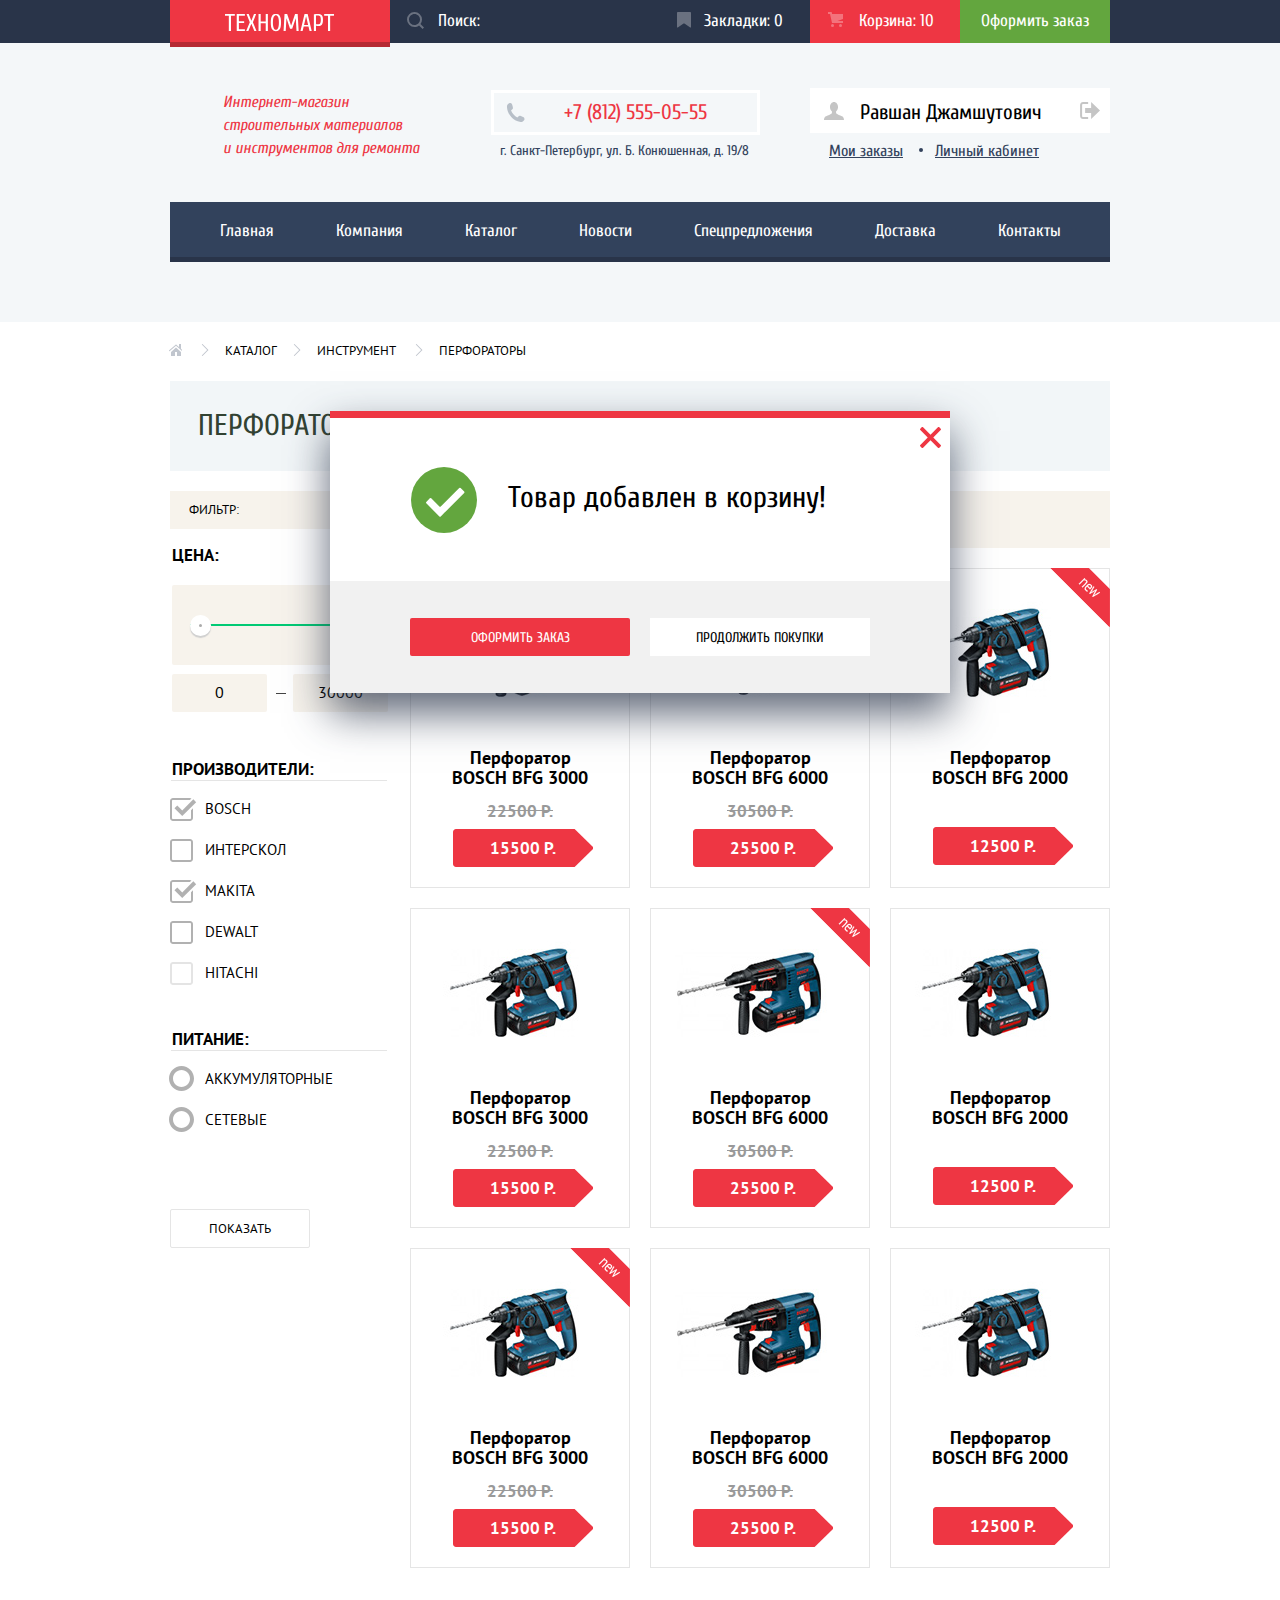
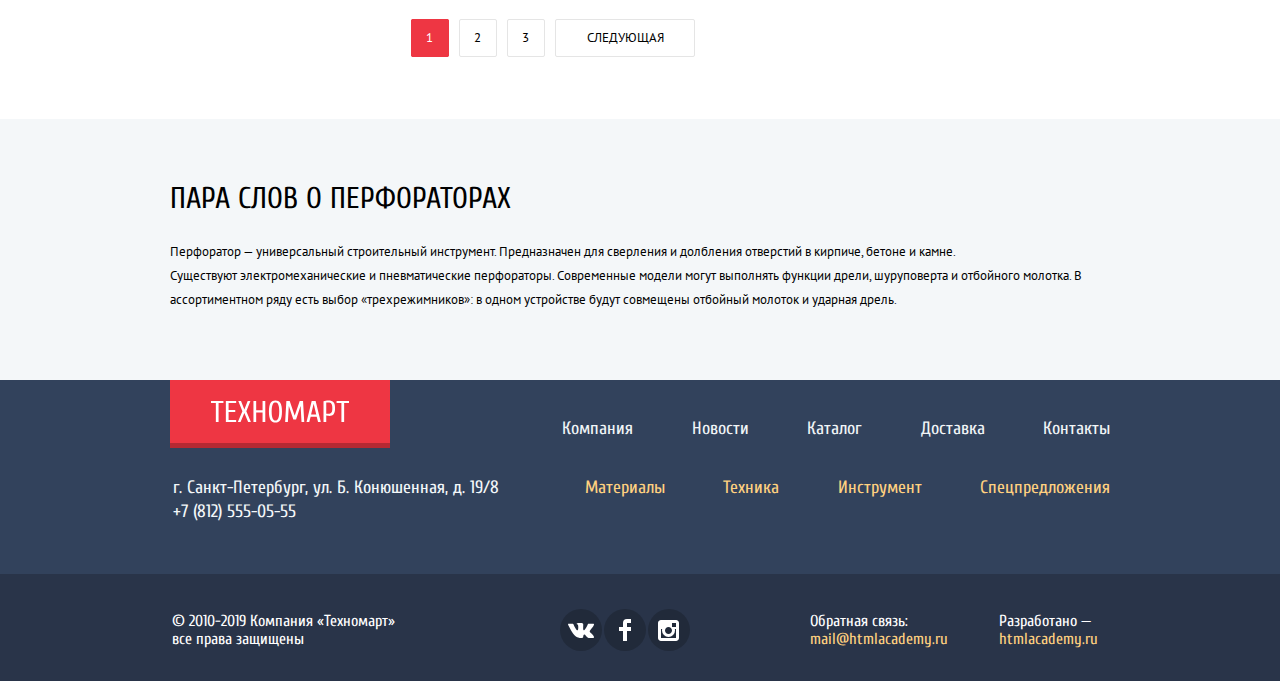
==== commit 274a13d6: "Починил пути к картинкам и к главной" ====
--- a/catalog.html
+++ b/catalog.html
@@ -67,7 +67,7 @@
       </div>
       <nav class="main-nav">
         <ul class="nav-list">
-          <li class="nav-item first"><a href="/index.html" class="nav-item__link">Главная</a></li>
+          <li class="nav-item first"><a href="index.html" class="nav-item__link">Главная</a></li>
           <li class="nav-item"><a class="nav-item__link" href="#">Компания</a></li>
           <li class="nav-item"><a class="nav-item__link" href="catalog.html">Каталог</a></li>
           <li class="nav-item"><a class="nav-item__link" href="#">Новости</a></li>
--- a/css/style.css
+++ b/css/style.css
@@ -157,7 +157,7 @@
   width: 16px;
   height: 16px;
 
-  background-image: url("/img/icon-bookmark.svg");
+  background-image: url("../img/icon-bookmark.svg");
   background-repeat: no-repeat;
   background-position: 0 0;
   opacity: 0.3;
@@ -172,7 +172,7 @@
   width: 16px;
   height: 16px;
 
-  background-image: url("/img/icon-cart.svg");
+  background-image: url("../img/icon-cart.svg");
   background-repeat: no-repeat;
   background-position: 0 0;
   opacity: 0.3;
@@ -324,7 +324,7 @@
   width: 19px;
   height: 19px;
 
-  background-image: url(/img/icon-phone.svg);
+  background-image: url("../img/icon-phone.svg");
   background-repeat: no-repeat;
   background-position: 0 0;
 }
@@ -392,7 +392,7 @@
   width: 20px;
   height: 17px;
   position: absolute;
-  background-image: url("/img/icon-login.svg");
+  background-image: url("../img/icon-login.svg");
   background-repeat: no-repeat;
   background-position: 0 0;
   top: 15px;
@@ -731,19 +731,19 @@
 }
 
 .social-vk {
-  background-image: url(/img/icon-vk.svg);
+  background-image: url("../img/icon-vk.svg");
   background-repeat: no-repeat;
   background-position: 50% 50%;
 }
 
 .social-fb {
-  background-image: url(/img/icon-fb.svg);
+  background-image: url("../img/icon-fb.svg");
   background-repeat: no-repeat;
   background-position: 50% 50%;
 }
 
 .social-inst {
-  background-image: url(/img/icon-insta.svg);
+  background-image: url("../img/icon-insta.svg");
   background-repeat: no-repeat;
   background-position: 50% 50%;
 }
@@ -871,7 +871,7 @@
   width: 20px;
   height: 18px;
   position: absolute;
-  background-image: url(/img/icon-user.svg);
+  background-image: url("../img/icon-user.svg");
   background-position: 0 0;
   background-repeat: no-repeat;
   top: 14px;
@@ -883,7 +883,7 @@
   width: 20px;
   height: 17px;
   position: absolute;
-  background-image: url(/img/icon-logout.svg);
+  background-image: url("../img/icon-logout.svg");
   background-position: 0 0;
   background-repeat: no-repeat;
   top: 14px;
@@ -962,7 +962,7 @@
   width: 8px;
   height: 12px;
 
-  background-image: url(/img/icon-right-small.svg);
+  background-image: url("../img/icon-right-small.svg");
   background-repeat: no-repeat;
   background-position: 0 0;
 }
@@ -976,7 +976,7 @@
   width: 14px;
   height: 12px;
 
-  background-image: url(/img/icon-home.svg);
+  background-image: url("../img/icon-home.svg");
   background-repeat: no-repeat;
   background-position: 0 0;
 }
@@ -1091,7 +1091,7 @@
   width: 23px;
   height: 23px;
 
-  background-image: url(/img/checkbox-off-black.svg);
+  background-image: url("../img/checkbox-off-black.svg");
   background-repeat: no-repeat;
   background-position: 0 0;
   opacity: 0.3;
@@ -1100,7 +1100,7 @@
 .brands-input:checked + .brands-label::before {
   width: 27px;
 
-  background-image: url(/img/checkbox-on-black.svg);
+  background-image: url("../img/checkbox-on-black.svg");
 }
 
 .brands-label:hover::before {
@@ -1129,14 +1129,14 @@
   width: 25px;
   height: 25px;
 
-  background-image: url(/img/radio-off-black.svg);
+  background-image: url("../img/radio-off-black.svg");
   background-repeat: no-repeat;
   background-position: 0 0;
   opacity: 0.3;
 }
 
 .power-input:checked + .power-label::before {
-  background-image: url(/img/radio-on-black.svg);
+  background-image: url("../img/radio-on-black.svg");
 }
 
 .power-label:hover::before {
@@ -1314,7 +1314,7 @@
   width: 60px;
   height: 59px;
 
-  background-image: url(/img/new-flag.png);
+  background-image: url("../img/new-flag.png");
   background-repeat: no-repeat;
   background-position: 0 0;
 }
@@ -1383,7 +1383,7 @@
   /* margin-top: auto; */
   /* background-color: #ee3643; */
 
-  background-image: url(/img/red-button.svg);
+  background-image: url("../img/red-button.svg");
   background-repeat: no-repeat;
   background-position: 0 0;
 }
@@ -1428,7 +1428,7 @@
   width: 15px;
   height: 15px;
 
-  background-image: url(/img/icon-cart.svg);
+  background-image: url("../img/icon-cart.svg");
   background-repeat: no-repeat;
   background-position: 0 0;
   opacity: 0.3;
@@ -1555,16 +1555,17 @@
 
 .catalog-modal {
   /* margin: 0 auto; */
-  position: absolute;
+  position: fixed;
   top: 411px;
   left: 50%;
+  z-index: 10;
 
   width: 620px;
   margin-left: -310px;
 
   border-top: 7px solid #ee3643;
   box-shadow: 0 20px 40px 0 rgba(41, 52, 73, 0.75);
-  display: none;
+  /* display: none; */
 }
 
 .catalog-modal h2 {
@@ -1594,7 +1595,7 @@
   height: 66px;
   margin-top: -33px;
 
-  background-image: url(/img/icon-mark.svg);
+  background-image: url("../img/icon-mark.svg");
   background-repeat: no-repeat;
   background-position: 0 0;
 }
@@ -1612,6 +1613,10 @@
   background-color: white;
   border: none;
   cursor: pointer;
+}
+
+.catalog-modal__button:hover {
+  box-shadow: inset 0 0 0 3px #32425c;
 }
 
 .common-modal-button {
@@ -1640,7 +1645,7 @@
   height: 21px;
 
   background-color: transparent;
-  background-image: url(/img/icon-close.svg);
+  background-image: url("../img/icon-close.svg");
   background-repeat: no-repeat;
   background-position: 0 0;
   border: none;
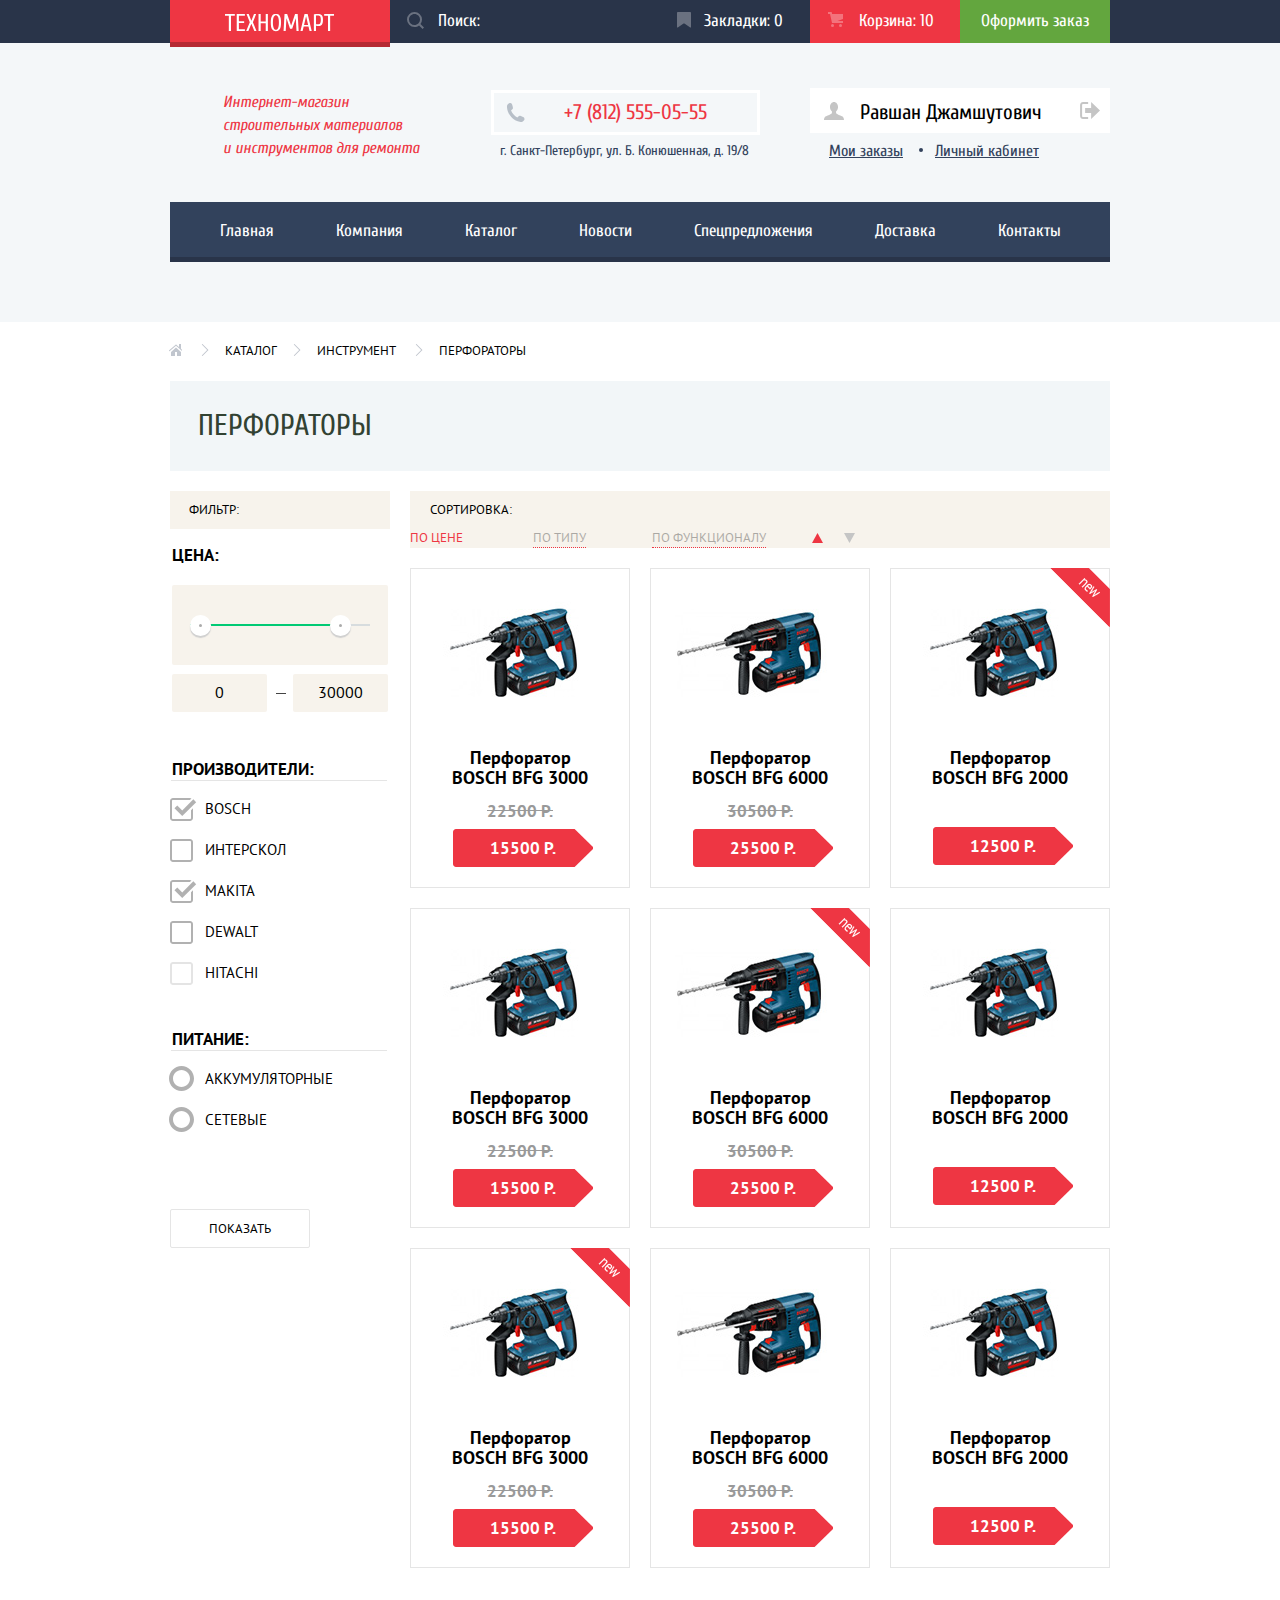
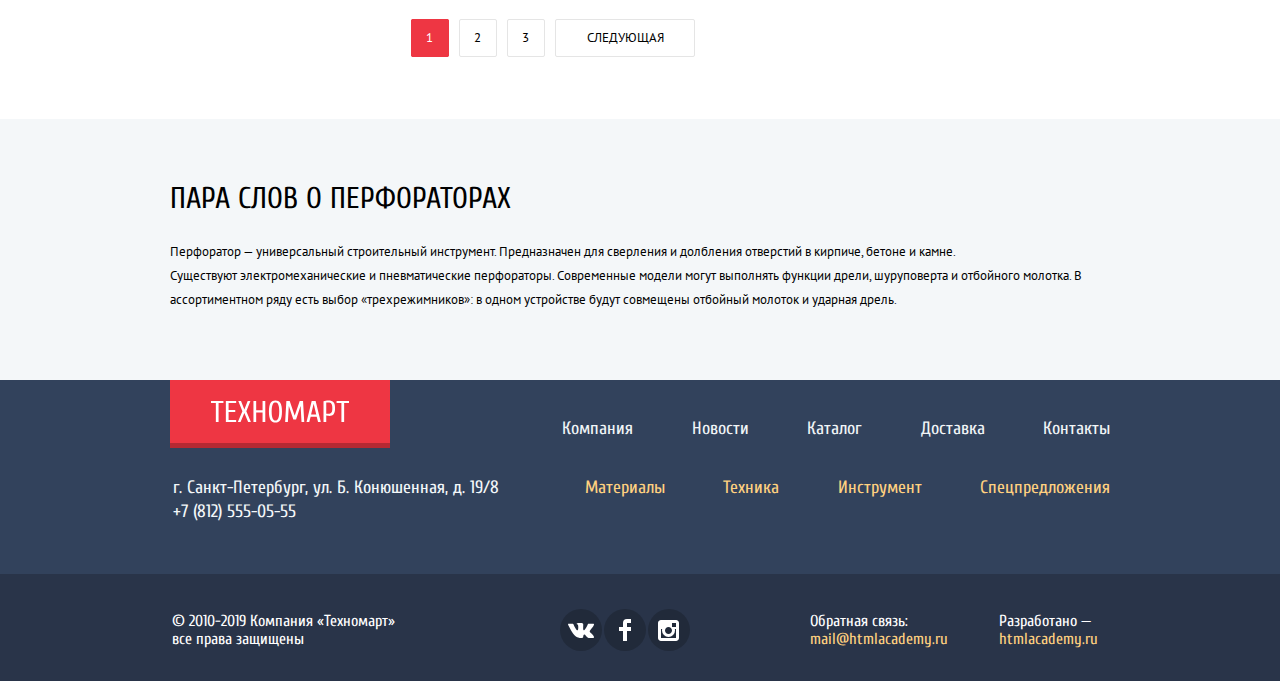
==== commit b382ab63: "Изменил картинки bfg-2000 на 3000 в каталоге" ====
--- a/catalog.html
+++ b/catalog.html
@@ -205,7 +205,7 @@
                   <a href="#" class="actions-bookmark">В закладки</a>
                 </div>
                 <article class="perforators-article">
-                  <img src="img/bfg-2000.jpg" width="218" height="170" alt="Bosch BFG 2000">
+                  <img src="img/bfg-3000.jpg" width="218" height="170" alt="Bosch BFG 2000">
                   <h3>Перфоратор BOSCH BFG 2000</h3>
                   <p class="real-price">12500 Р.</p>
                 </article>
@@ -240,7 +240,7 @@
                   <a href="#" class="actions-bookmark">В закладки</a>
                 </div>
                 <article class="perforators-article">
-                  <img src="img/bfg-2000.jpg" width="218" height="170" alt="Bosch BFG 2000">
+                  <img src="img/bfg-3000.jpg" width="218" height="170" alt="Bosch BFG 2000">
                   <h3>Перфоратор BOSCH BFG 2000</h3>
                   <p class="real-price">12500 Р.</p>
                 </article>
@@ -275,7 +275,7 @@
                   <a href="#" class="actions-bookmark">В закладки</a>
                 </div>
                 <article class="perforators-article">
-                  <img src="img/bfg-2000.jpg" width="218" height="170" alt="Bosch BFG 2000">
+                  <img src="img/bfg-3000.jpg" width="218" height="170" alt="Bosch BFG 2000">
                   <h3>Перфоратор BOSCH BFG 2000</h3>
                   <p class="real-price">12500 Р.</p>
                 </article>
--- a/css/style.css
+++ b/css/style.css
@@ -1565,7 +1565,7 @@
 
   border-top: 7px solid #ee3643;
   box-shadow: 0 20px 40px 0 rgba(41, 52, 73, 0.75);
-  /* display: none; */
+  display: none;
 }
 
 .catalog-modal h2 {
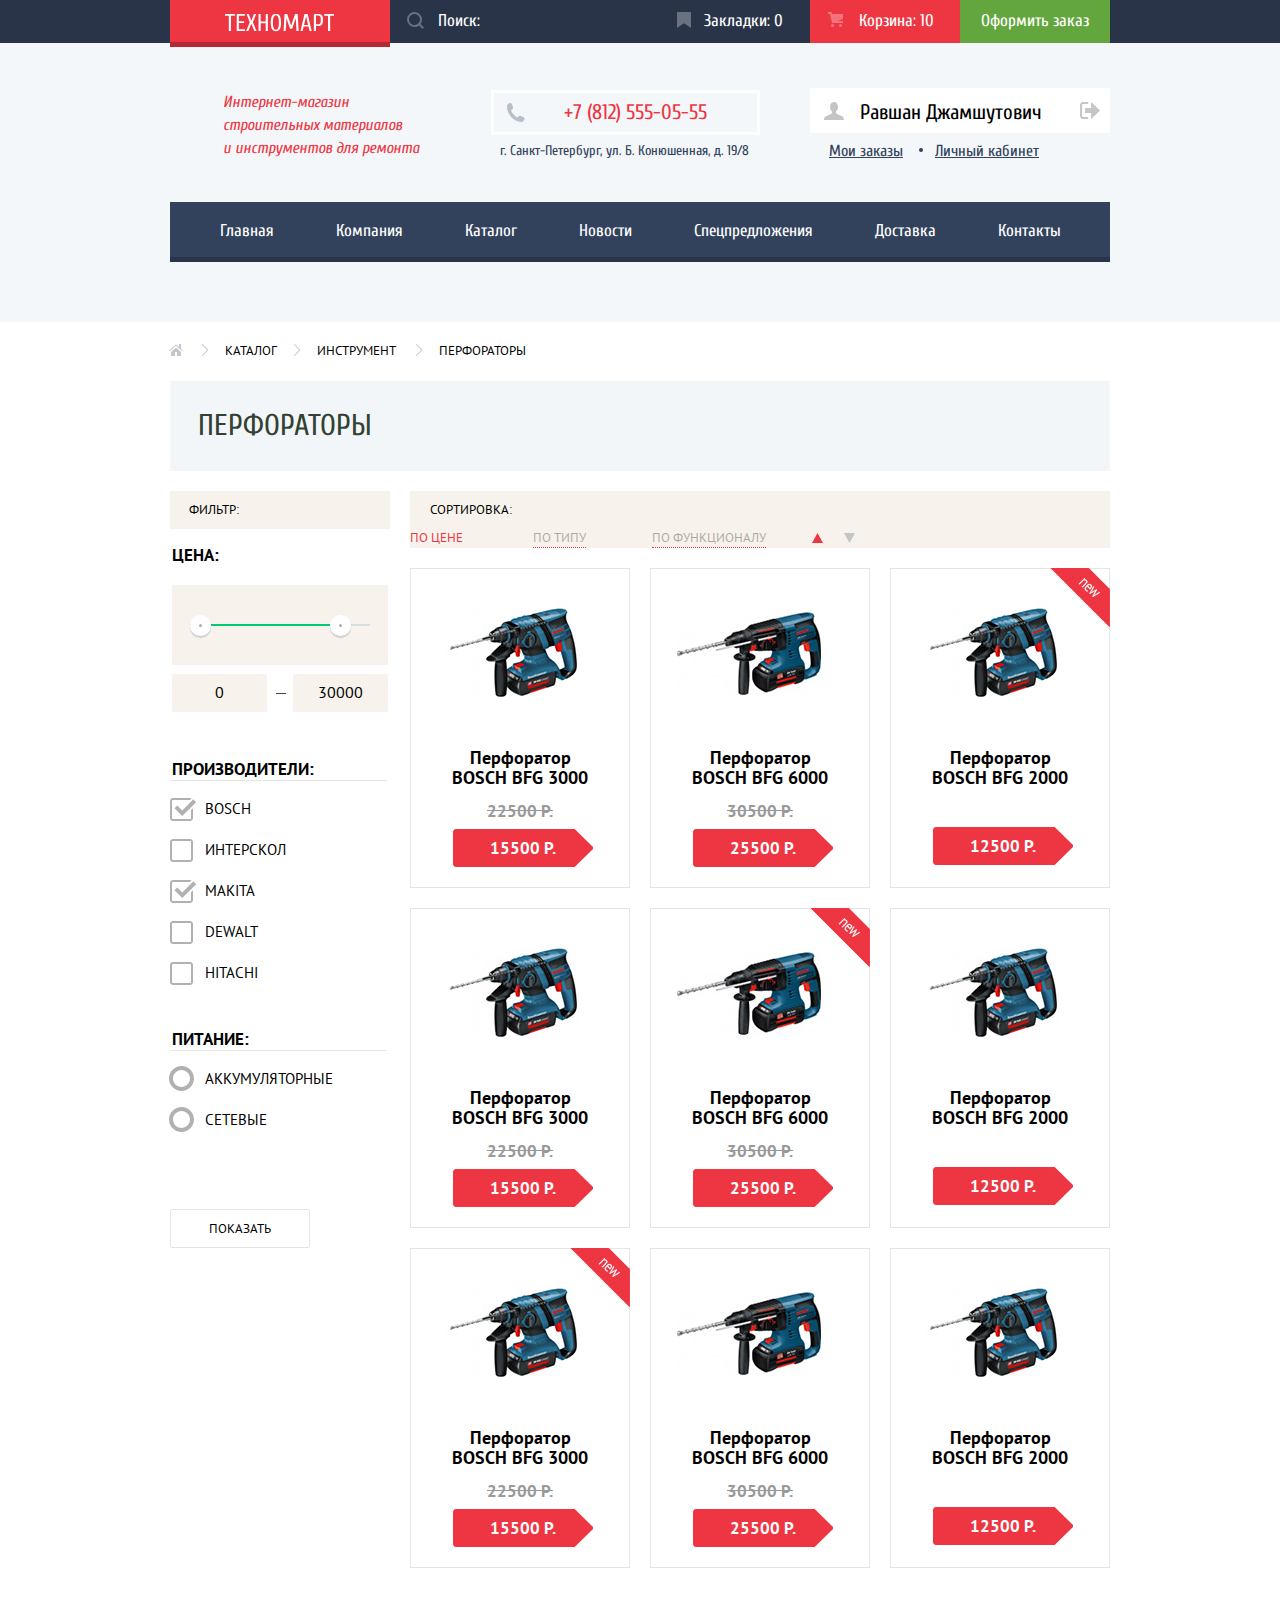
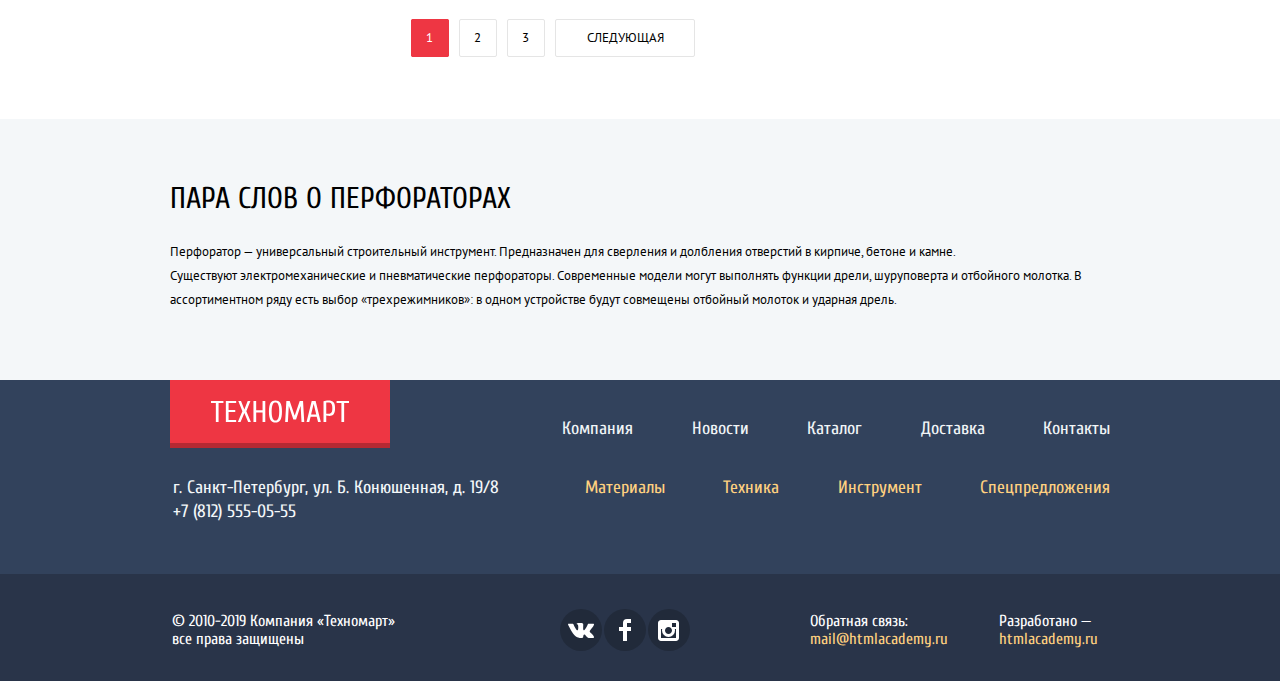
==== commit 9bfa5715: "Починил списки brands-list." ====
--- a/catalog.html
+++ b/catalog.html
@@ -113,7 +113,7 @@
               </fieldset>
               <fieldset class="filters-fieldset">
                 <legend class="filters-legend">Производители:</legend>
-                <ul class="brands-list">
+                <ul class="catalog-brands-list">
                   <li>
                     <input class="visually-hidden brands-input" type="checkbox" name="Bosch" id="bosch-input" checked>
                     <label class="brands-label" for="bosch-input">Bosch</label>
@@ -132,7 +132,7 @@
                   </li>
                   <li>
                     <input class="visually-hidden brands-input" type="checkbox" name="Hitachi" id="hitachi-input"
-                      disabled>
+                    >
                     <label class="brands-label" for="hitachi-input">Hitachi</label>
                   </li>
                 </ul>
--- a/css/style.css
+++ b/css/style.css
@@ -61,7 +61,9 @@
   /* background-color: rgb(102, 233, 102); */
 }
 
-
+.index-header {
+  margin-bottom: 59px;
+}
 
 .logo-bg {
   display: block;
@@ -468,6 +470,385 @@
   background-color: #1d2739;
 }
 
+.info {
+  margin-bottom: 53px;
+}
+
+.info-blocks {
+  display: flex;
+  flex-wrap: wrap;
+}
+
+.info-block__item {
+  position: relative;
+
+  width: 300px;
+}
+
+.info-block__item a {
+  display: inline-block;
+  width: 135px;
+  margin-bottom: 22px;
+  margin-left: 25px;
+  padding: 10px 0;
+
+  font-weight: normal;
+  font-size: 14px;
+  line-height: 1.29;
+  text-align: center;
+  color: #ffffff;
+  text-transform: uppercase;
+
+  background-color: rgba(0, 0, 0, 0.1);
+  border-radius: 2px;
+}
+
+.info-block__item a:hover {
+  background-color: rgba(0, 0, 0, 0.2);
+}
+
+.info-block__item a:active {
+  background-color: rgba(0, 0, 0, 0.3);
+}
+
+.info-blocks h3 {
+  margin: 0;
+  padding-top: 21px;
+  padding-bottom: 12px;
+  padding-left: 23px;
+
+  font-weight: bold;
+  font-size: 24px;
+  line-height: 1.25;
+  text-align: left;
+  color: #ffffff;
+}
+
+.item-materials {
+  margin-right: 20px;
+
+  background-color: #ffbf47;
+}
+
+.item-materials::after {
+  content: "";
+  position: absolute;
+  top: 50%;
+  right: 43px;
+
+  width: 44px;
+  height: 65px;
+  margin-top: -31px;
+
+  background-image: url(../img/icon-1.svg);
+  background-repeat: no-repeat;
+  background-position: 0 0;
+}
+
+.item-materials::before {
+  content: "";
+  position: absolute;
+  top: 0;
+  right: 0;
+
+  width: 60px;
+  height: 59px;
+
+  background-image: url(../img/new-flag.png);
+  background-repeat: no-repeat;
+  background-position: 0 0;
+}
+
+.item-tooling {
+  margin-right: 20px;
+
+  background-color: #3bbce3;
+}
+
+.item-tooling::after {
+  content: "";
+  position: absolute;
+  top: 50%;
+  right: 28px;
+
+  width: 75px;
+  height: 61px;
+  margin-top: -29px;
+
+  background-image: url(../img/icon-2.svg);
+  background-repeat: no-repeat;
+  background-position: 0 0;
+}
+
+.item-machine {
+  background-color: #dc91d8;
+}
+
+.item-machine::after {
+  content: "";
+  position: absolute;
+  top: 50%;
+  right: 31px;
+
+  width: 78px;
+  height: 62px;
+  margin-top: -31px;
+
+  background-image: url(../img/icon-3.svg);
+  background-repeat: no-repeat;
+  background-position: 0 0;
+}
+
+.item-sale {
+  margin-bottom: 20px;
+
+  background-color: #8ed78f;
+}
+
+.item-sale::after {
+  content: "";
+  position: absolute;
+  top: 26px;
+  right: 45px;
+
+  width: 59px;
+  height: 72px;
+
+  background-image: url(../img/icon-4.svg);
+  background-repeat: no-repeat;
+  background-position: 0 0;
+}
+
+.item-delivery {
+  background-color: #ffc047;
+}
+
+.item-delivery::after {
+  content: "";
+  position: absolute;
+  top: 32px;
+  right: 31px;
+
+  width: 78px;
+  height: 63px;
+
+  background-image: url(../img/icon-5.svg);
+  background-repeat: no-repeat;
+  background-position: 0 0;
+}
+
+.slider-wrapper {
+  position: relative;
+
+  display: flex;
+  width: 100%;
+  margin-top: 20px;
+}
+
+.info-slider {
+  width: 620px;
+  margin-right: 20px;
+}
+
+.slider-button {
+  position: absolute;
+  bottom: 22px;
+  left: 25px;
+  z-index: 5;
+
+  width: 195px;
+
+  text-indent: 4px;
+}
+
+.slider-image {
+  position: absolute;
+  top: 0;
+  left: 0;
+
+  width: 620px;
+  height: 266px;
+
+  background-color: rgba(0, 0, 0, 0.3);
+}
+
+.slider-drill {
+  z-index: 2;
+
+  background-image: url(../img/slide-drill.jpg);
+  background-repeat: no-repeat;
+  background-position: 0 0;
+}
+
+.slider-perf {
+  z-index: 1;
+
+  background-image: url(../img/slide-perf.jpg);
+  background-repeat: no-repeat;
+  background-position: 0 0;
+}
+
+.first-label,
+.second-label {
+  position: absolute;
+  z-index: 5;
+
+  width: 22px;
+  height: 40px;
+
+  cursor: pointer;
+  /* background-color: red; */
+}
+
+.first-label {
+  top: 50%;
+  left: 24px;
+
+  margin-top: -19px;
+
+  background-image: url(../img/icon-left.svg);
+  background-repeat: no-repeat;
+  background-position: 0 0;
+}
+
+.first-label::after {
+  content: "";
+  position: absolute;
+  right: -257px;
+  bottom: -74px;
+  z-index: 5;
+
+  width: 6px;
+  height: 6px;
+
+  background-color: white;
+  border-radius: 50%;
+  box-shadow: 0 0 0 2px white;
+}
+
+.second-label {
+  top: 50%;
+  right: 35%;
+
+  margin-top: -19px;
+  margin-right: 11px;
+
+  background-image: url(../img/icon-right.svg);
+  background-repeat: no-repeat;
+  background-position: 0 0;
+}
+
+.second-label::after {
+  content: "";
+  position: absolute;
+  bottom: -74px;
+  left: -260px;
+  z-index: 5;
+
+  width: 6px;
+  height: 6px;
+
+  background-color: white;
+  border-radius: 50%;
+  box-shadow: 0 0 0 2px white;
+}
+
+.perf-input:checked ~ .slider-perf {
+  z-index: 3;
+}
+
+.drill-input:checked ~ .first-label::after {
+  background-color: #ee3643;
+}
+
+.perf-input:checked ~ .second-label::after {
+  background-color: #ee3643;
+}
+
+
+.slider-desc {
+  margin: 0;
+  margin-top: 2px;
+  margin-left: 25px;
+
+  font-size: 18px;
+  line-height: 1.33;
+  text-align: left;
+  color: #ffffff;
+}
+
+.slider-heading {
+  margin: 0;
+  padding-top: 23px;
+  padding-left: 24px;
+
+  font-weight: bold;
+  font-size: 36px;
+  line-height: 1;
+  text-align: left;
+  color: #ffffff;
+  text-transform: uppercase;
+}
+
+.heading-line {
+  display: flex;
+  flex-wrap: wrap;
+  justify-content: space-between;
+  margin-bottom: 19px;
+  padding-right: 24px;
+  padding-left: 29px;
+
+  background-color: #f9f5f0;
+}
+
+.heading-line h2 {
+  margin-top: 30px;
+  margin-bottom: 30px;
+
+  font-weight: normal;
+  font-size: 30px;
+  line-height: 1;
+  text-align: left;
+  color: #32425c;
+  text-transform: uppercase;
+}
+
+.heading-line a {
+  min-width: 253px;
+  margin-top: 26px;
+  margin-bottom: 26px;
+  padding: 0;
+  padding-top: 10px;
+}
+
+.brands-list {
+  display: flex;
+  flex-wrap: wrap;
+  padding: 0;
+  margin: 0;
+
+  list-style: none;
+}
+
+.brands-item {
+  display: flex;
+  width: 220px;
+  height: 145px;
+  margin-right: 20px;
+  margin-bottom: 20px;
+
+  background-color: white;
+  border: 1px solid #eaeaea;
+}
+
+.brands-item a {
+  margin: auto;
+}
+
+.brands-item:nth-child(4n+4) {
+  margin-right: 0;
+}
+
 .company {
   width: 540px;
   margin-right: auto;
@@ -554,11 +935,11 @@
   background-color: #ba2732;
 }
 
-.brands-cards img:hover {
+.brands-item:hover {
   box-shadow: 0 10px 25px 0 rgba(41, 52, 73, 0.5);
 }
 
-.brands-cards img:active {
+.brands-item:active {
   box-shadow: 0 4px 10px 0 rgba(41, 52, 73, 0.5);
   opacity: 0.3;
 }
@@ -1060,7 +1441,7 @@
   line-height: 1.76;
 }
 
-.brands-list,
+.catalog-brands-list,
 .power-list {
   margin: 0;
   padding: 0;
@@ -1070,12 +1451,12 @@
   line-height: 1.33;
 }
 
-.brands-list,
-.power-list {
+.power-list,
+.catalog-brands-list {
   padding-left: 33px;
 }
 
-.brands-list li,
+.catalog-brands-list li,
 .power-list li {
   position: relative;
 
@@ -1344,6 +1725,25 @@
 .perforators-list li:nth-child(3n+2),
 .perforators-list li:nth-child(3n+3) {
   margin-left: 20px;
+}
+
+.goods-list li:nth-child(3n+2),
+.goods-list li:nth-child(3n+3) {
+  margin-left: 0;
+}
+
+.goods-list li {
+  margin-right: 20px;
+}
+
+.goods-list li:last-child {
+  margin-right: 0;
+}
+
+.goods-list {
+  margin: 0;
+
+  list-style: none;
 }
 
 .perforators-list h3 {
@@ -1560,12 +1960,12 @@
   left: 50%;
   z-index: 10;
 
+  display: none;
   width: 620px;
   margin-left: -310px;
 
   border-top: 7px solid #ee3643;
   box-shadow: 0 20px 40px 0 rgba(41, 52, 73, 0.75);
-  display: none;
 }
 
 .catalog-modal h2 {
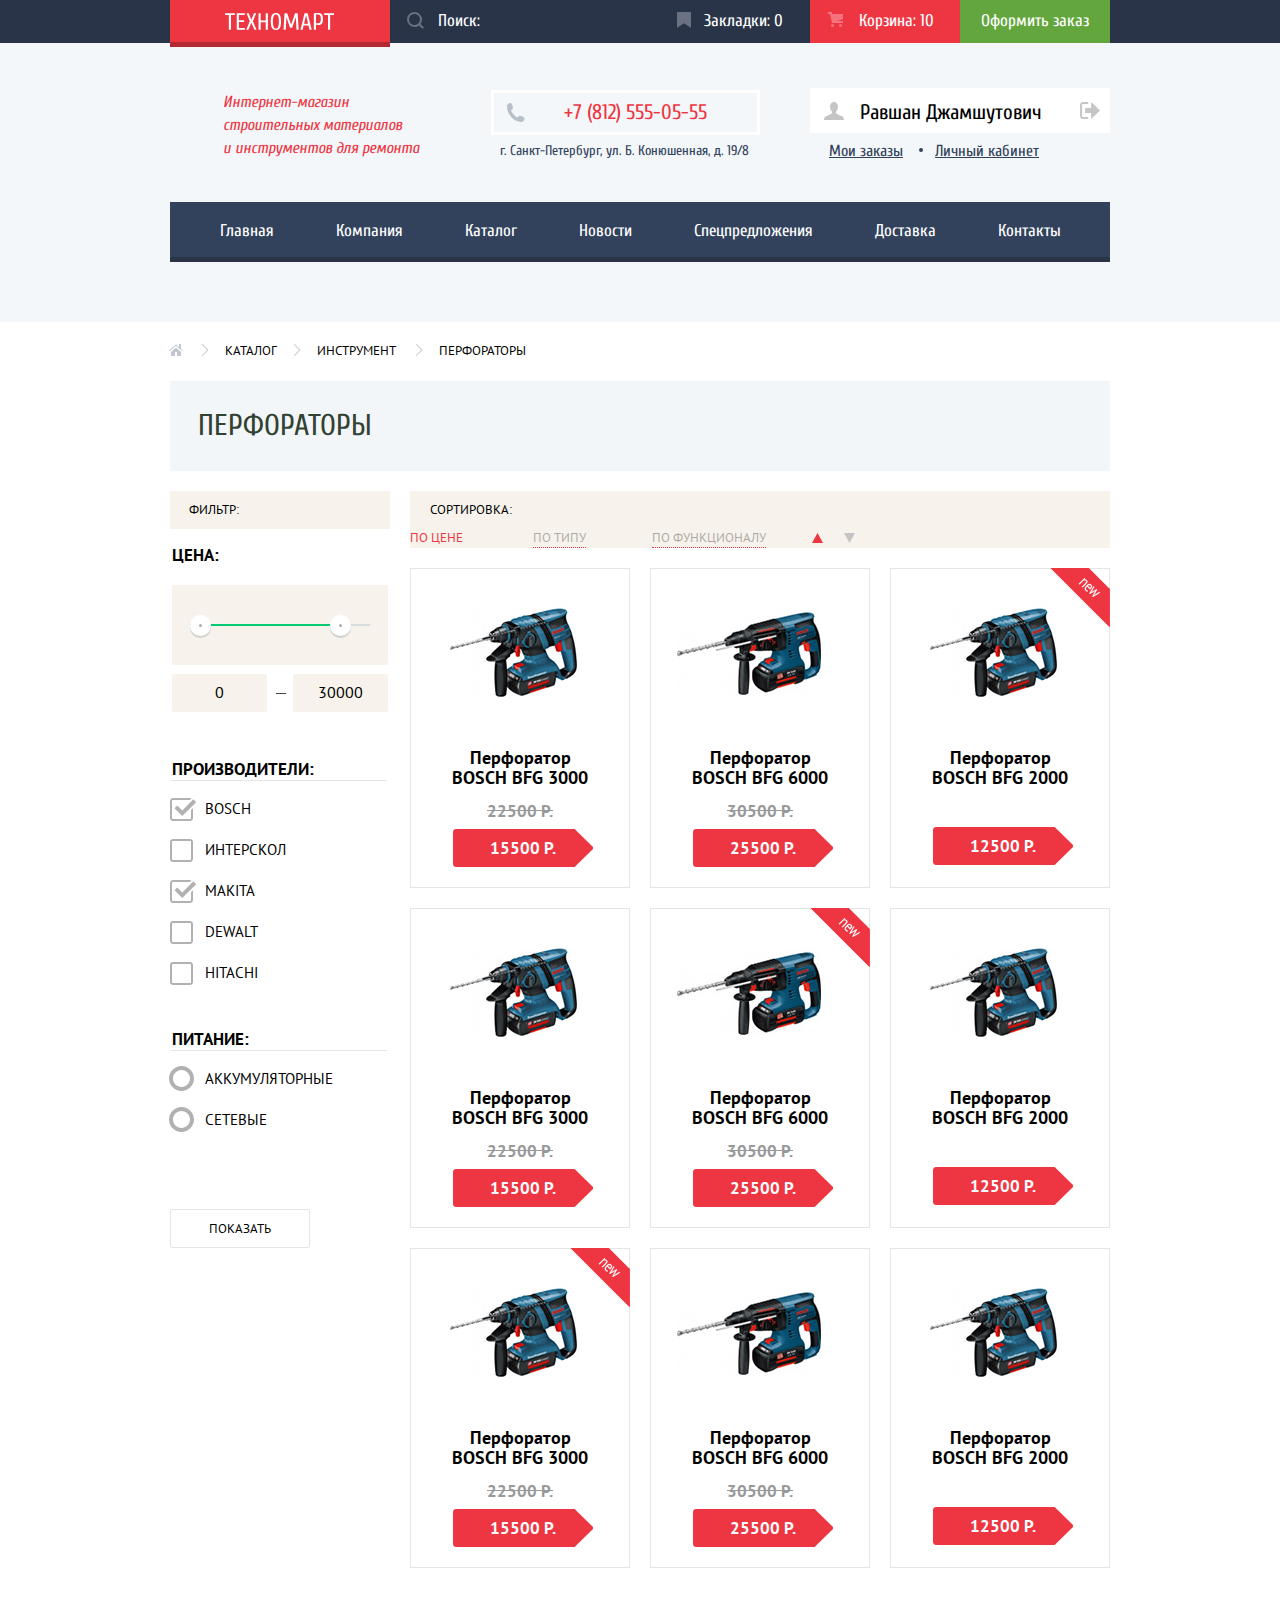
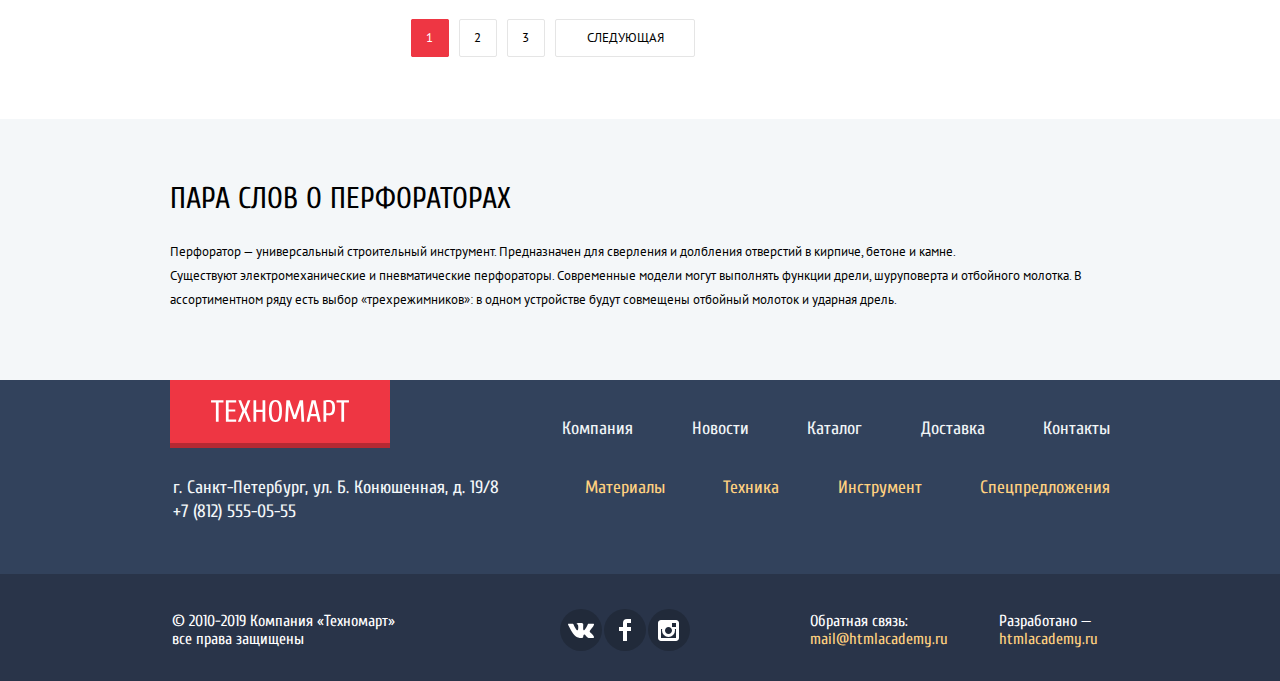
==== commit e1624326: "Завершил работу над скриптами" ====
--- a/catalog.html
+++ b/catalog.html
@@ -353,6 +353,7 @@
     </div>
     <button class="close-modal" type="button"></button>
   </section>
+  <script src="js/test.js"></script>  
 </body>
 
 </html>
--- a/css/style.css
+++ b/css/style.css
@@ -1,15 +1,18 @@
 html {
-  box-sizing: border-box;
+  -webkit-box-sizing: border-box;
+          box-sizing: border-box;
 }
 
 *,
 *::before,
 *::after {
-  box-sizing: border-box;
+  -webkit-box-sizing: border-box;
+          box-sizing: border-box;
 }
 
 img {
   max-width: 100%;
+  height: auto;
 }
 
 a {
@@ -17,20 +20,18 @@
 }
 
 body {
+  position: relative;
+
   margin: 0;
 
   font-weight: 400;
   font-family: "Cuprum", Arial, sans-serif;
   color: white;
-
-  /* background-color: aquamarine; */
-}
-
-/* body > * {
-  background-color: rgb(240, 112, 112);
-} */
-
-.visually-hidden {
+}
+
+.visually-hidden:not(:focus):not(:active),
+input[type="checkbox"].visually-hidden,
+input[type="radio"].visually-hidden {
   position: absolute;
 
   width: 1px;
@@ -58,7 +59,6 @@
   width: 100%;
 
   background-color: #f4f7f9;
-  /* background-color: rgb(102, 233, 102); */
 }
 
 .index-header {
@@ -72,7 +72,8 @@
   padding: 13px 56px 15px 55px;
 
   background-color: #ee3643;
-  box-shadow: 0 5px 0 0 rgb(181, 41, 51);
+  -webkit-box-shadow: 0 5px 0 0 rgb(181, 41, 51);
+          box-shadow: 0 5px 0 0 rgb(181, 41, 51);
 }
 
 .logo-bg:hover {
@@ -88,9 +89,9 @@
 }
 
 .top-menu .container {
-  display: flex;
-  /* justify-content: space-between;
-  align-items: center; */
+  display: -webkit-box;
+  display: -ms-flexbox;
+  display: flex;
 }
 
 .top-menu {
@@ -104,7 +105,6 @@
 }
 
 .header-form {
-  /* padding-left: 48px; */
   position: relative;
 
   width: 270px;
@@ -128,12 +128,10 @@
 
 .search {
   width: 100%;
-  /* margin-top: 10px; */
   padding: 11px 10px 12px 48px;
 
   background-color: #293449;
   border: none;
-  /* padding-left: 48px;   */
 }
 
 .header-link,
@@ -253,8 +251,12 @@
 
 .middle-menu,
 .catalog-middle-menu {
-  display: flex;
-  justify-content: space-between;
+  display: -webkit-box;
+  display: -ms-flexbox;
+  display: flex;
+  -webkit-box-pack: justify;
+      -ms-flex-pack: justify;
+          justify-content: space-between;
   /* align-items: center; */
   margin-bottom: 41px;
 }
@@ -340,9 +342,15 @@
 }
 
 .user-menu {
-  display: flex;
-  justify-content: space-between;
-  align-items: flex-start;
+  display: -webkit-box;
+  display: -ms-flexbox;
+  display: flex;
+  -webkit-box-pack: justify;
+      -ms-flex-pack: justify;
+          justify-content: space-between;
+  -webkit-box-align: start;
+      -ms-flex-align: start;
+          align-items: flex-start;
   width: 280px;
   margin: 0;
   padding: 0;
@@ -424,13 +432,18 @@
 
 .main-nav {
   background-color: #32425c;
-  box-shadow: inset 0 -5px 0 0 #293449;
+  -webkit-box-shadow: inset 0 -5px 0 0 #293449;
+          box-shadow: inset 0 -5px 0 0 #293449;
 }
 
 .nav-list {
-  display: flex;
-  flex-wrap: wrap;
-  justify-content: space-around;
+  display: -webkit-box;
+  display: -ms-flexbox;
+  display: flex;
+  -ms-flex-wrap: wrap;
+      flex-wrap: wrap;
+  -ms-flex-pack: distribute;
+      justify-content: space-around;
   margin: 0;
   padding: 0;
   /* padding: 21px 23px 21px 22px; */
@@ -444,7 +457,9 @@
 
 .first,
 .last {
-  flex-grow: 1;
+  -webkit-box-flex: 1;
+      -ms-flex-positive: 1;
+          flex-grow: 1;
 }
 
 .first {
@@ -475,8 +490,11 @@
 }
 
 .info-blocks {
-  display: flex;
-  flex-wrap: wrap;
+  display: -webkit-box;
+  display: -ms-flexbox;
+  display: flex;
+  -ms-flex-wrap: wrap;
+      flex-wrap: wrap;
 }
 
 .info-block__item {
@@ -640,6 +658,10 @@
 .slider-wrapper {
   position: relative;
 
+  display: -webkit-box;
+
+  display: -ms-flexbox;
+
   display: flex;
   width: 100%;
   margin-top: 20px;
@@ -723,7 +745,8 @@
 
   background-color: white;
   border-radius: 50%;
-  box-shadow: 0 0 0 2px white;
+  -webkit-box-shadow: 0 0 0 2px white;
+          box-shadow: 0 0 0 2px white;
 }
 
 .second-label {
@@ -750,7 +773,8 @@
 
   background-color: white;
   border-radius: 50%;
-  box-shadow: 0 0 0 2px white;
+  -webkit-box-shadow: 0 0 0 2px white;
+          box-shadow: 0 0 0 2px white;
 }
 
 .perf-input:checked ~ .slider-perf {
@@ -791,9 +815,14 @@
 }
 
 .heading-line {
-  display: flex;
-  flex-wrap: wrap;
-  justify-content: space-between;
+  display: -webkit-box;
+  display: -ms-flexbox;
+  display: flex;
+  -ms-flex-wrap: wrap;
+      flex-wrap: wrap;
+  -webkit-box-pack: justify;
+      -ms-flex-pack: justify;
+          justify-content: space-between;
   margin-bottom: 19px;
   padding-right: 24px;
   padding-left: 29px;
@@ -821,32 +850,271 @@
   padding-top: 10px;
 }
 
+.brands {
+  margin-bottom: 66px;
+}
+
 .brands-list {
-  display: flex;
-  flex-wrap: wrap;
+  display: -webkit-box;
+  display: -ms-flexbox;
+  display: flex;
+  -ms-flex-wrap: wrap;
+      flex-wrap: wrap;
+  margin: 0;
   padding: 0;
-  margin: 0;
 
   list-style: none;
 }
 
 .brands-item {
-  display: flex;
+  /* display: -webkit-box;
+  display: -ms-flexbox;
+  display: flex; */
   width: 220px;
   height: 145px;
   margin-right: 20px;
   margin-bottom: 20px;
+  /* justify-content: center;
+  align-items: center; */
 
   background-color: white;
   border: 1px solid #eaeaea;
 }
 
-.brands-item a {
-  margin: auto;
+.brands-item__link {
+  width: 220px;
+  height: 145px;  
+  display: -webkit-box;
+  display: -ms-flexbox;
+  display: flex;  
+  align-items: center;
+}
+
+.brands-item__link img {
+  margin-left: auto;
+  margin-right: auto;
 }
 
 .brands-item:nth-child(4n+4) {
   margin-right: 0;
+}
+
+.offer {
+  margin-bottom: 54px;
+  padding-top: 65px;
+
+  color: #000000;
+
+  background-color: #f4f7f9;
+}
+
+.offer h2 {
+  margin: 0;
+  margin-bottom: 26px;
+
+  font-weight: 400;
+  font-size: 30px;
+  line-height: 1;
+  text-align: left;
+  text-transform: uppercase;
+}
+
+.offer-desc {
+  width: 400px;
+  margin-bottom: 70px;
+
+  font-size: 13px;
+  line-height: 1.85;
+  font-family: "PT Sans", Arial, sans-serif;
+  text-align: left;
+}
+
+.offer h3 {
+  margin: 0;
+
+  font-weight: 400;
+  font-size: 36px;
+  line-height: 1;
+  text-align: left;
+  color: #32425c;
+  text-transform: uppercase;
+}
+
+.offer-wrapper {
+  /* display: flex; */
+  padding-bottom: 100px;
+}
+
+.offer-list {
+  position: relative;
+
+  display: -webkit-box;
+
+  display: -ms-flexbox;
+
+  display: flex;
+  -webkit-box-orient: vertical;
+  -webkit-box-direction: normal;
+      -ms-flex-direction: column;
+          flex-direction: column;
+  width: 240px;
+  margin: 0;
+  margin-right: 50px;
+  padding: 0;
+
+  list-style: none;
+}
+
+.offer-list::after {
+  content: "";
+  position: absolute;
+  top: -47px;
+  right: 0;
+
+  width: 10px;
+  height: 279px;
+
+  background-image: url(../img/shadow.png);
+  background-repeat: no-repeat;
+  background-position: 0 0;
+  opacity: 0.75;
+}
+
+.offer-item {
+  padding-top: 15px;
+  padding-bottom: 16px;
+  padding-left: 22px;
+
+  font-weight: bold;
+  font-size: 21px;
+  line-height: 1.43;
+  text-align: left;
+  color: white;
+
+  background-color: #32425c;
+  -webkit-box-shadow: inset 0 1px 0 0 #293449,
+  inset 0 2px 0 0 #405069;
+          box-shadow: inset 0 1px 0 0 #293449,
+  inset 0 2px 0 0 #405069;
+  cursor: pointer;
+}
+
+.offer-item:hover {
+  background-color: #293449;
+}
+
+.offer-slide {
+  position: absolute;
+  top: -3px;
+  left: 321px;
+  z-index: 1;
+
+  width: 710px;
+  height: 230px;
+}
+
+.offer-slide h3 {
+  margin-bottom: 25px;
+}
+
+.delivery-desc {
+  width: 275px;
+}
+
+.warranty-desc {
+  width: 380px;
+}
+
+.offer-credit .credit-desc {
+  width: 280px;
+  margin-bottom: 26px;
+}
+
+.offer-credit .credit-button {
+  display: block;
+  width: 195px;
+
+  background-color: #ff5357;
+}
+
+.offer-delivery::after {
+  content: "";
+  position: absolute;
+  top: 25px;
+  right: 92px;
+
+  width: 468px;
+  height: 261px;
+
+  background-image: url(../img/delivery.png);
+  background-repeat: no-repeat;
+  background-position: 0 0;
+}
+
+.offer-warranty::after {
+  content: "";
+  position: absolute;
+  top: 3px;
+  right: 4px;
+
+  width: 468px;
+  height: 261px;
+
+  background-image: url(../img/guarantee.png);
+  background-repeat: no-repeat;
+  background-position: 0 0;
+}
+
+.offer-credit::after {
+  content: "";
+  position: absolute;
+  top: 1px;
+  right: 77px;
+
+  width: 468px;
+  height: 261px;
+
+  background-image: url(../img/credit.png);
+  background-repeat: no-repeat;
+  background-position: 0 0;
+}
+
+.delivery-input:checked + .delivery-label {
+  color: #32425c;
+
+  background-color: white;
+  -webkit-box-shadow: none;
+          box-shadow: none;
+}
+
+.warranty-input:checked + .warranty-label {
+  color: #32425c;
+
+  background-color: white;
+}
+
+.credit-input:checked + .credit-label {
+  color: #32425c;
+
+  background-color: white;
+}
+
+.delivery-input:checked ~ .offer-delivery {
+  z-index: 2;
+
+  background-color: #f4f7f9;
+}
+
+.warranty-input:checked ~ .offer-warranty {
+  z-index: 2;
+
+  background-color: #f4f7f9;
+}
+
+.credit-input:checked ~ .offer-credit {
+  z-index: 2;
+
+  background-color: #f4f7f9;
 }
 
 .company {
@@ -936,15 +1204,19 @@
 }
 
 .brands-item:hover {
-  box-shadow: 0 10px 25px 0 rgba(41, 52, 73, 0.5);
+  -webkit-box-shadow: 0 10px 25px 0 rgba(41, 52, 73, 0.5);
+          box-shadow: 0 10px 25px 0 rgba(41, 52, 73, 0.5);
 }
 
 .brands-item:active {
-  box-shadow: 0 4px 10px 0 rgba(41, 52, 73, 0.5);
+  -webkit-box-shadow: 0 4px 10px 0 rgba(41, 52, 73, 0.5);
+          box-shadow: 0 4px 10px 0 rgba(41, 52, 73, 0.5);
   opacity: 0.3;
 }
 
 .about-us {
+  display: -webkit-box;
+  display: -ms-flexbox;
   display: flex;
 }
 
@@ -995,10 +1267,17 @@
 }
 
 .footer-top-menu {
-  display: flex;
-  flex-wrap: wrap;
-  justify-content: space-between;
-  align-items: center;
+  display: -webkit-box;
+  display: -ms-flexbox;
+  display: flex;
+  -ms-flex-wrap: wrap;
+      flex-wrap: wrap;
+  -webkit-box-pack: justify;
+      -ms-flex-pack: justify;
+          justify-content: space-between;
+  -webkit-box-align: center;
+      -ms-flex-align: center;
+          align-items: center;
   width: 548px;
   margin: 0;
   margin-top: 1px;
@@ -1024,6 +1303,8 @@
 }
 
 .footer-top-line {
+  display: -webkit-box;
+  display: -ms-flexbox;
   display: flex;
 }
 
@@ -1036,14 +1317,21 @@
 }
 
 .footer-middle-line {
+  display: -webkit-box;
+  display: -ms-flexbox;
   display: flex;
   padding-bottom: 50px;
 }
 
 .footer-bottom-menu {
-  display: flex;
-  flex-wrap: wrap;
-  justify-content: space-between;
+  display: -webkit-box;
+  display: -ms-flexbox;
+  display: flex;
+  -ms-flex-wrap: wrap;
+      flex-wrap: wrap;
+  -webkit-box-pack: justify;
+      -ms-flex-pack: justify;
+          justify-content: space-between;
   width: 540px;
   margin: 0;
   margin-left: auto;
@@ -1059,7 +1347,6 @@
 }
 
 .footer-half-bottom {
-  /* text-align: left; */
   width: 100%;
 
   font-size: 16px;
@@ -1069,8 +1356,12 @@
 }
 
 .footer-half-bottom > .container {
-  display: flex;
-  justify-content: space-between;
+  display: -webkit-box;
+  display: -ms-flexbox;
+  display: flex;
+  -webkit-box-pack: justify;
+      -ms-flex-pack: justify;
+          justify-content: space-between;
 }
 
 .copyright {
@@ -1079,10 +1370,15 @@
 }
 
 .social-list {
-  display: flex;
-  justify-content: flex-end;
-  align-items: center;
-  /* width: 150px; */
+  display: -webkit-box;
+  display: -ms-flexbox;
+  display: flex;
+  -webkit-box-pack: end;
+      -ms-flex-pack: end;
+          justify-content: flex-end;
+  -webkit-box-align: center;
+      -ms-flex-align: center;
+          align-items: center;
   margin: 0;
   margin-top: 5px;
   margin-left: 31px;
@@ -1130,6 +1426,8 @@
 }
 
 .feedback-wrapper {
+  display: -webkit-box;
+  display: -ms-flexbox;
   display: flex;
   width: 300px;
   padding-top: 22px;
@@ -1152,10 +1450,79 @@
 }
 
 .modal-map {
-  box-shadow: 0 0 14.7px 1.3px rgba(47, 42, 43, 0.5);
+  width: 940px;
+  height: 446px;
+  position: fixed;
+  z-index: 4;
+  bottom: 355px;
+  left: 50%;
+
+  display: none;
+  height: 446px;
+  margin-left: -470px;
+
+  -webkit-box-shadow: 0 0 18px 2px rgba(47, 42, 43, 0.5);
+
+          box-shadow: 0 0 18px 2px rgba(47, 42, 43, 0.5);
+}
+
+.position-top {
+  z-index: 2;
+  border: none;
+}
+
+.map-position {
+  position: absolute;
+}
+
+.modal-mail {
+  position: fixed;
+  bottom: 200px;
+  left: 50%;
+  z-index: 5;
+
+  display: none;
+  width: 620px;
+  min-height: 430px;
+  margin-left: -310px;
+  padding-top: 47px;
+
+  background-color: white;
+  border-top: 7px solid #ee3643;
+  -webkit-box-shadow: 0 20px 40px 0 rgba(0, 0, 0, 0.75);
+          box-shadow: 0 20px 40px 0 rgba(0, 0, 0, 0.75);
+}
+
+.mail-form {
+  display: -webkit-box;
+  display: -ms-flexbox;
+  display: flex;
+  -webkit-box-orient: vertical;
+  -webkit-box-direction: normal;
+      -ms-flex-direction: column;
+          flex-direction: column;
+  /* min-height: 430px; */
+  /* justify-content: space-between; */
+  /* flex-wrap: wrap;  */
+}
+
+.mail-form-wrapper {
+  display: -webkit-box;
+  display: -ms-flexbox;
+  display: flex;
+  -ms-flex-wrap: wrap;
+      flex-wrap: wrap;
+  -webkit-box-pack: justify;
+      -ms-flex-pack: justify;
+          justify-content: space-between;
+  margin-bottom: 8px;
+  padding-right: 80px;
+  padding-left: 80px;
 }
 
 .modal-mail label {
+  display: inline-block;
+
   font-size: 18px;
   line-height: 1;
   text-align: left;
@@ -1164,6 +1531,10 @@
 
 .modal-mail input,
 .modal-mail textarea {
+  display: block;
+  width: 220px;
+  padding-left: 14px;
+
   font-size: 13px;
   line-height: 1.38;
   font-family: "PT Sans", Arial, sans-serif;
@@ -1173,6 +1544,25 @@
   border: 2px solid #dee3e4;
 }
 
+.modal-mail input {
+  height: 38px;
+  margin-top: 10px;
+}
+
+.modal-mail textarea {
+  width: 460px;
+  min-height: 114px;
+  margin-top: 10px;
+  padding-top: 10px;
+
+  resize: none;
+}
+
+.text-area-label {
+  margin-top: 19px;
+  margin-bottom: 30px;
+}
+
 .modal-mail input:hover,
 .modal-mail textarea:hover {
   border-color: #b5b5b5;
@@ -1185,7 +1575,19 @@
 }
 
 .modal-bg {
+  width: 100%;
+  height: 112px;
+
   background-color: #f1f1f1;
+  /* display: flex; */
+}
+
+.mail-button {
+  display: block;
+  width: 460px;
+  margin-top: 37px;
+  margin-right: 80px;
+  margin-left: 80px;
 }
 
 /* Стили каталога */
@@ -1195,8 +1597,13 @@
 }
 
 .user-wrapper {
-  display: flex;
-  flex-direction: column;
+  display: -webkit-box;
+  display: -ms-flexbox;
+  display: flex;
+  -webkit-box-orient: vertical;
+  -webkit-box-direction: normal;
+      -ms-flex-direction: column;
+          flex-direction: column;
   /* flex-wrap: wrap; */
   width: 300px;
   margin-top: 2px;
@@ -1311,6 +1718,8 @@
 }
 
 .breadcrumbs {
+  display: -webkit-box;
+  display: -ms-flexbox;
   display: flex;
   padding-top: 7px;
   padding-left: 55px;
@@ -1539,12 +1948,17 @@
 }
 
 .filters-button:hover {
-  box-shadow: 0 0 3px 0 #e5e5e5;
+  -webkit-box-shadow: 0 0 3px 0 #e5e5e5;
+          box-shadow: 0 0 3px 0 #e5e5e5;
 }
 
 .perforators-wrapper {
-  display: flex;
-  justify-content: space-between;
+  display: -webkit-box;
+  display: -ms-flexbox;
+  display: flex;
+  -webkit-box-pack: justify;
+      -ms-flex-pack: justify;
+          justify-content: space-between;
 }
 
 .list-wrapper {
@@ -1552,9 +1966,14 @@
 }
 
 .sort {
-  display: flex;
-  flex-wrap: wrap;
-  align-items: center;
+  display: -webkit-box;
+  display: -ms-flexbox;
+  display: flex;
+  -ms-flex-wrap: wrap;
+      flex-wrap: wrap;
+  -webkit-box-align: center;
+      -ms-flex-align: center;
+          align-items: center;
   /* justify-content: space-between; */
   margin: 20px 0;
 
@@ -1565,7 +1984,7 @@
 
 .sort-heading {
   margin: 0;
-  margin-right: 139px;
+  margin-right: 138px;
   padding: 10px 0;
   padding-left: 20px;
 
@@ -1578,8 +1997,11 @@
 }
 
 .sort-wrapper {
-  display: flex;
-  flex-wrap: wrap;
+  display: -webkit-box;
+  display: -ms-flexbox;
+  display: flex;
+  -ms-flex-wrap: wrap;
+      flex-wrap: wrap;
   /* justify-content: space-between; */
   /* width: 100%; */
   padding-right: 16px;
@@ -1662,8 +2084,11 @@
 }
 
 .perforators-list {
-  display: flex;
-  flex-wrap: wrap;
+  display: -webkit-box;
+  display: -ms-flexbox;
+  display: flex;
+  -ms-flex-wrap: wrap;
+      flex-wrap: wrap;
   margin-bottom: 40px;
   /* justify-content: space-between; */
   padding: 0;
@@ -1715,7 +2140,8 @@
 }
 
 .perforators-list li:hover {
-  box-shadow: 0 10px 25px 0 rgba(41, 52, 73, 0.5);
+  -webkit-box-shadow: 0 10px 25px 0 rgba(41, 52, 73, 0.5);
+          box-shadow: 0 10px 25px 0 rgba(41, 52, 73, 0.5);
 }
 
 .perforators-list li:hover .actions {
@@ -1759,9 +2185,16 @@
 }
 
 .perforators-article {
-  display: flex;
-  flex-direction: column;
-  align-items: center;
+  display: -webkit-box;
+  display: -ms-flexbox;
+  display: flex;
+  -webkit-box-orient: vertical;
+  -webkit-box-direction: normal;
+      -ms-flex-direction: column;
+          flex-direction: column;
+  -webkit-box-align: center;
+      -ms-flex-align: center;
+          align-items: center;
   /* justify-content: space-between; */
   min-height: 316px;
 }
@@ -1816,7 +2249,8 @@
   color: white;
 
   background-color: #63a63e;
-  box-shadow: inset 0 -3px 0 0 #367315;
+  -webkit-box-shadow: inset 0 -3px 0 0 #367315;
+          box-shadow: inset 0 -3px 0 0 #367315;
 }
 
 .actions-buy::before {
@@ -1849,11 +2283,14 @@
 .actions-bookmark {
   color: #32425c;
 
-  box-shadow: inset 0 0 0 3px #63a63e;
+  -webkit-box-shadow: inset 0 0 0 3px #63a63e;
+
+          box-shadow: inset 0 0 0 3px #63a63e;
 }
 
 .actions-bookmark:hover {
-  box-shadow: inset 0 0 0 3px #32425c;
+  -webkit-box-shadow: inset 0 0 0 3px #32425c;
+          box-shadow: inset 0 0 0 3px #32425c;
 }
 
 .actions-bookmark:active {
@@ -1861,6 +2298,8 @@
 }
 
 .pagination-list {
+  display: -webkit-box;
+  display: -ms-flexbox;
   display: flex;
   padding: 0;
   padding-left: 1px;
@@ -1942,7 +2381,8 @@
   padding: 20px 41px 25px;
 
   background-color: #ee3643;
-  box-shadow: 0 5px 0 0 rgb(181, 41, 51);
+  -webkit-box-shadow: 0 5px 0 0 rgb(181, 41, 51);
+          box-shadow: 0 5px 0 0 rgb(181, 41, 51);
 }
 
 .logo-bg-bottom:hover {
@@ -1965,7 +2405,8 @@
   margin-left: -310px;
 
   border-top: 7px solid #ee3643;
-  box-shadow: 0 20px 40px 0 rgba(41, 52, 73, 0.75);
+  -webkit-box-shadow: 0 20px 40px 0 rgba(41, 52, 73, 0.75);
+          box-shadow: 0 20px 40px 0 rgba(41, 52, 73, 0.75);
 }
 
 .catalog-modal h2 {
@@ -2016,7 +2457,8 @@
 }
 
 .catalog-modal__button:hover {
-  box-shadow: inset 0 0 0 3px #32425c;
+  -webkit-box-shadow: inset 0 0 0 3px #32425c;
+          box-shadow: inset 0 0 0 3px #32425c;
 }
 
 .common-modal-button {
@@ -2025,9 +2467,14 @@
 }
 
 .catalog-modal__bg {
-  display: flex;
-  flex-wrap: wrap;
-  justify-content: space-between;
+  display: -webkit-box;
+  display: -ms-flexbox;
+  display: flex;
+  -ms-flex-wrap: wrap;
+      flex-wrap: wrap;
+  -webkit-box-pack: justify;
+      -ms-flex-pack: justify;
+          justify-content: space-between;
   padding-top: 37px;
   padding-right: 80px;
   padding-bottom: 37px;
@@ -2067,8 +2514,14 @@
 .price-controls {
   position: relative;
 
-  display: flex;
-  justify-content: space-between;
+  display: -webkit-box;
+
+  display: -ms-flexbox;
+
+  display: flex;
+  -webkit-box-pack: justify;
+      -ms-flex-pack: justify;
+          justify-content: space-between;
 }
 
 .min-price,
@@ -2110,7 +2563,8 @@
   background-color: #ababab;
   border: 9px solid #ffffff;
   border-radius: 50%;
-  box-shadow: 0 2px 1px 0 #cfcfcf;
+  -webkit-box-shadow: 0 2px 1px 0 #cfcfcf;
+          box-shadow: 0 2px 1px 0 #cfcfcf;
   cursor: pointer;
 }
 
@@ -2139,3 +2593,47 @@
 
   background: #00ca74;
 }
+
+.close-map { 
+  z-index: 3;
+}
+
+.modal-show {
+  display: block;
+  animation: visible 0.5s;
+}
+
+.modal-error {
+  animation: shake 0.6s;
+}
+
+@keyframes visible {
+  0% {
+    opacity: 0;
+  }
+  100% {
+    opacity: 1;
+  }
+}
+
+@keyframes shake {
+  0%,
+  100% {
+    transform: translateX(0);
+  }
+
+  10%,
+  30%,
+  50%,
+  70%,
+  90% {
+    transform: translateX(-10px);
+  }
+
+  20%,
+  40%,
+  60%,
+  80% {
+    transform: translateX(10px);
+  }
+}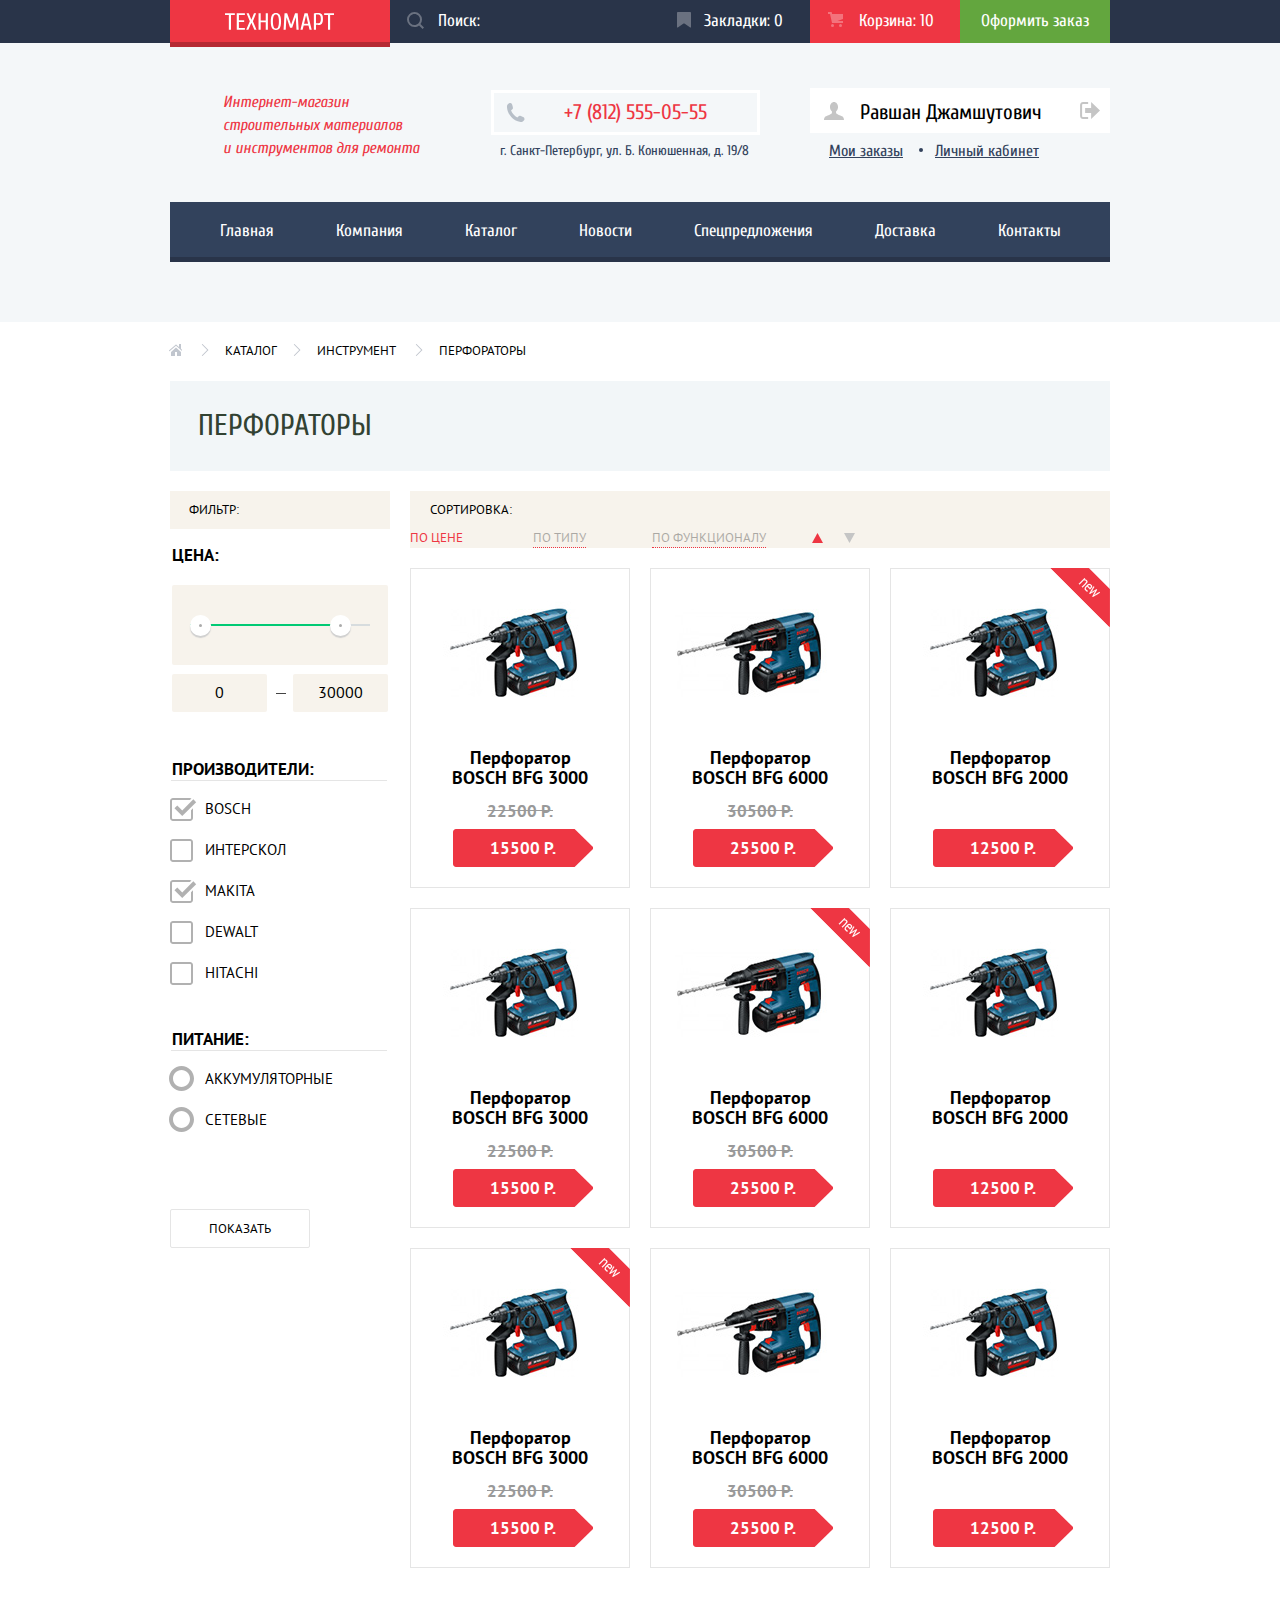
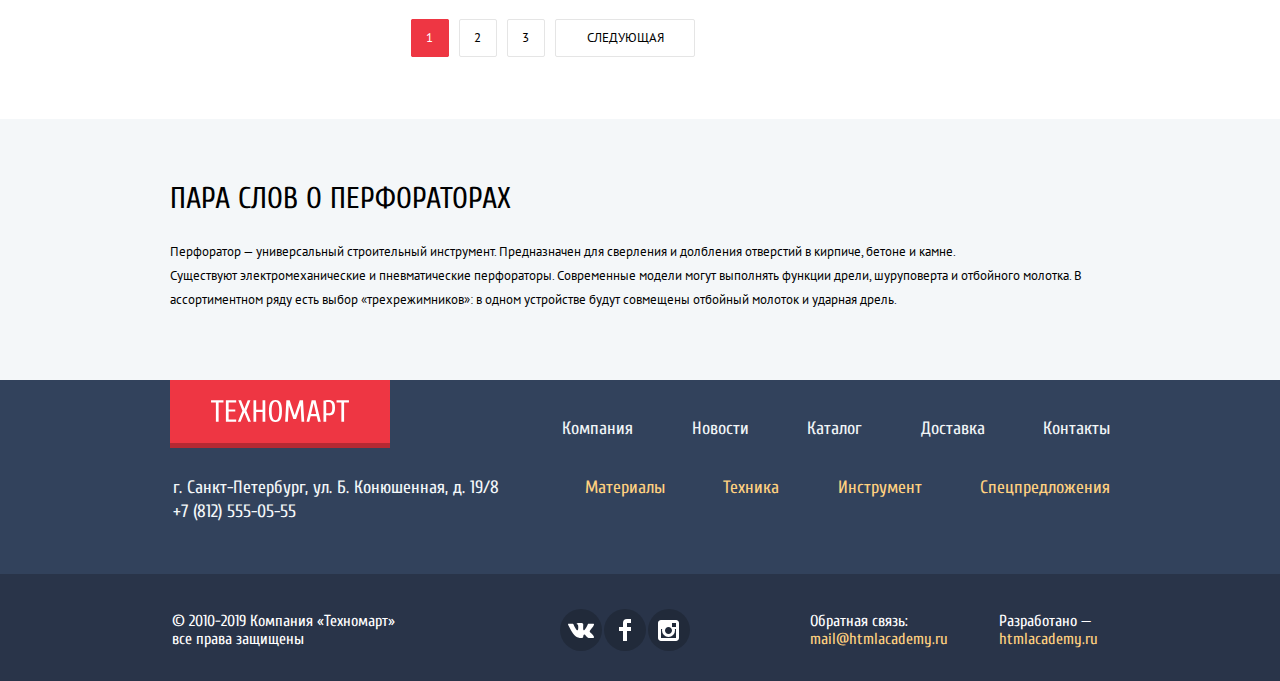
==== commit 6b813f5a: "Починил карточки в ИЕ" ====
--- a/catalog.html
+++ b/catalog.html
@@ -207,7 +207,7 @@
                 <article class="perforators-article">
                   <img src="img/bfg-3000.jpg" width="218" height="170" alt="Bosch BFG 2000">
                   <h3>Перфоратор BOSCH BFG 2000</h3>
-                  <p class="real-price">12500 Р.</p>
+                  <p class="real-price without-sale">12500 Р.</p>
                 </article>
               </li>
               <li>
@@ -242,7 +242,7 @@
                 <article class="perforators-article">
                   <img src="img/bfg-3000.jpg" width="218" height="170" alt="Bosch BFG 2000">
                   <h3>Перфоратор BOSCH BFG 2000</h3>
-                  <p class="real-price">12500 Р.</p>
+                  <p class="real-price without-sale">12500 Р.</p>
                 </article>
               </li>
               <li class="new">
@@ -277,7 +277,7 @@
                 <article class="perforators-article">
                   <img src="img/bfg-3000.jpg" width="218" height="170" alt="Bosch BFG 2000">
                   <h3>Перфоратор BOSCH BFG 2000</h3>
-                  <p class="real-price">12500 Р.</p>
+                  <p class="real-price without-sale">12500 Р.</p>
                 </article>
               </li>
             </ul>
--- a/css/style.css
+++ b/css/style.css
@@ -255,9 +255,8 @@
   display: -ms-flexbox;
   display: flex;
   -webkit-box-pack: justify;
-      -ms-flex-pack: justify;
-          justify-content: space-between;
-  /* align-items: center; */
+  -ms-flex-pack: justify;
+  justify-content: space-between;
   margin-bottom: 41px;
 }
 
@@ -276,14 +275,8 @@
   margin-left: 53px;
 }
 
-/* .header-wrapper h1 {
-  padding-top: 5px;
-  margin-left: 70px;
-} */
-
 .middle-menu h1,
 .catalog-middle-menu h1 {
-  /* width: 196px; */
   margin: 0;
 
   font-style: italic;
@@ -303,19 +296,13 @@
 
   font-size: 21px;
   line-height: 1;
-  /* text-align: center; */
   color: #ee3643;
 
   border: 3px solid white;
 }
 
 .catalog-header-phone {
-  /* width: 270px; */
   margin: 4px 0 4px 17px;
-  /* margin-top: 4px; */
-  /* margin-left: 17px; */
-  /* margin-bottom: 4px; */
-  /* border-color: red; */
   padding: 9px 50px 9px 70px;
 }
 
@@ -346,11 +333,11 @@
   display: -ms-flexbox;
   display: flex;
   -webkit-box-pack: justify;
-      -ms-flex-pack: justify;
-          justify-content: space-between;
+  -ms-flex-pack: justify;
+  justify-content: space-between;
   -webkit-box-align: start;
-      -ms-flex-align: start;
-          align-items: flex-start;
+  -ms-flex-align: start;
+  align-items: flex-start;
   width: 280px;
   margin: 0;
   padding: 0;
@@ -397,18 +384,6 @@
   fill: #c5c5c5;
 }
 
-/* .enter::before {
-  content: "";
-  width: 20px;
-  height: 17px;
-  position: absolute;
-  background-image: url("../img/icon-login.svg");
-  background-repeat: no-repeat;
-  background-position: 0 0;
-  top: 15px;
-  left: 13px;
-} */
-
 .registration {
   padding: 14px 25px 11px 25px;
 }
@@ -443,11 +418,9 @@
   -ms-flex-wrap: wrap;
       flex-wrap: wrap;
   -ms-flex-pack: distribute;
-      justify-content: space-around;
+  justify-content: space-around;
   margin: 0;
   padding: 0;
-  /* padding: 21px 23px 21px 22px; */
-  /* padding-right: 3px; */
 
   list-style: none;
   font-size: 17px;
@@ -458,8 +431,8 @@
 .first,
 .last {
   -webkit-box-flex: 1;
-      -ms-flex-positive: 1;
-          flex-grow: 1;
+  -ms-flex-positive: 1;
+  flex-grow: 1;
 }
 
 .first {
@@ -659,9 +632,7 @@
   position: relative;
 
   display: -webkit-box;
-
-  display: -ms-flexbox;
-
+  display: -ms-flexbox;
   display: flex;
   width: 100%;
   margin-top: 20px;
@@ -719,7 +690,6 @@
   height: 40px;
 
   cursor: pointer;
-  /* background-color: red; */
 }
 
 .first-label {
@@ -821,8 +791,8 @@
   -ms-flex-wrap: wrap;
       flex-wrap: wrap;
   -webkit-box-pack: justify;
-      -ms-flex-pack: justify;
-          justify-content: space-between;
+  -ms-flex-pack: justify;
+  justify-content: space-between;
   margin-bottom: 19px;
   padding-right: 24px;
   padding-left: 29px;
@@ -867,32 +837,29 @@
 }
 
 .brands-item {
-  /* display: -webkit-box;
-  display: -ms-flexbox;
-  display: flex; */
   width: 220px;
   height: 145px;
   margin-right: 20px;
   margin-bottom: 20px;
-  /* justify-content: center;
-  align-items: center; */
 
   background-color: white;
   border: 1px solid #eaeaea;
 }
 
 .brands-item__link {
+  display: -webkit-box;
+  display: -ms-flexbox;
+  display: flex;
+  -webkit-box-align: center;
+  -ms-flex-align: center;
+  align-items: center;
   width: 220px;
-  height: 145px;  
-  display: -webkit-box;
-  display: -ms-flexbox;
-  display: flex;  
-  align-items: center;
+  height: 145px;
 }
 
 .brands-item__link img {
+  margin-right: auto;
   margin-left: auto;
-  margin-right: auto;
 }
 
 .brands-item:nth-child(4n+4) {
@@ -949,14 +916,12 @@
   position: relative;
 
   display: -webkit-box;
-
-  display: -ms-flexbox;
-
+  display: -ms-flexbox;
   display: flex;
   -webkit-box-orient: vertical;
   -webkit-box-direction: normal;
-      -ms-flex-direction: column;
-          flex-direction: column;
+  -ms-flex-direction: column;
+      flex-direction: column;
   width: 240px;
   margin: 0;
   margin-right: 50px;
@@ -1273,11 +1238,11 @@
   -ms-flex-wrap: wrap;
       flex-wrap: wrap;
   -webkit-box-pack: justify;
-      -ms-flex-pack: justify;
-          justify-content: space-between;
+  -ms-flex-pack: justify;
+  justify-content: space-between;
   -webkit-box-align: center;
-      -ms-flex-align: center;
-          align-items: center;
+  -ms-flex-align: center;
+  align-items: center;
   width: 548px;
   margin: 0;
   margin-top: 1px;
@@ -1330,8 +1295,8 @@
   -ms-flex-wrap: wrap;
       flex-wrap: wrap;
   -webkit-box-pack: justify;
-      -ms-flex-pack: justify;
-          justify-content: space-between;
+  -ms-flex-pack: justify;
+  justify-content: space-between;
   width: 540px;
   margin: 0;
   margin-left: auto;
@@ -1339,7 +1304,7 @@
   padding-left: 15px;
 
   list-style: none;
-  color: #ffd180;;
+  color: #ffd180;
 }
 
 .footer-bottom-menu a {
@@ -1360,8 +1325,8 @@
   display: -ms-flexbox;
   display: flex;
   -webkit-box-pack: justify;
-      -ms-flex-pack: justify;
-          justify-content: space-between;
+  -ms-flex-pack: justify;
+  justify-content: space-between;
 }
 
 .copyright {
@@ -1374,11 +1339,11 @@
   display: -ms-flexbox;
   display: flex;
   -webkit-box-pack: end;
-      -ms-flex-pack: end;
-          justify-content: flex-end;
+  -ms-flex-pack: end;
+  justify-content: flex-end;
   -webkit-box-align: center;
-      -ms-flex-align: center;
-          align-items: center;
+  -ms-flex-align: center;
+  align-items: center;
   margin: 0;
   margin-top: 5px;
   margin-left: 31px;
@@ -1450,24 +1415,24 @@
 }
 
 .modal-map {
+  position: fixed;
+  bottom: 355px;
+  left: 50%;
+  z-index: 4;
+
+  display: none;
   width: 940px;
   height: 446px;
-  position: fixed;
-  z-index: 4;
-  bottom: 355px;
-  left: 50%;
-
-  display: none;
   height: 446px;
   margin-left: -470px;
 
   -webkit-box-shadow: 0 0 18px 2px rgba(47, 42, 43, 0.5);
-
           box-shadow: 0 0 18px 2px rgba(47, 42, 43, 0.5);
 }
 
 .position-top {
   z-index: 2;
+
   border: none;
 }
 
@@ -1499,11 +1464,8 @@
   display: flex;
   -webkit-box-orient: vertical;
   -webkit-box-direction: normal;
-      -ms-flex-direction: column;
-          flex-direction: column;
-  /* min-height: 430px; */
-  /* justify-content: space-between; */
-  /* flex-wrap: wrap;  */
+  -ms-flex-direction: column;
+      flex-direction: column;
 }
 
 .mail-form-wrapper {
@@ -1513,8 +1475,8 @@
   -ms-flex-wrap: wrap;
       flex-wrap: wrap;
   -webkit-box-pack: justify;
-      -ms-flex-pack: justify;
-          justify-content: space-between;
+  -ms-flex-pack: justify;
+  justify-content: space-between;
   margin-bottom: 8px;
   padding-right: 80px;
   padding-left: 80px;
@@ -1579,7 +1541,6 @@
   height: 112px;
 
   background-color: #f1f1f1;
-  /* display: flex; */
 }
 
 .mail-button {
@@ -1590,8 +1551,6 @@
   margin-left: 80px;
 }
 
-/* Стили каталога */
-
 .top-menu__red {
   background-color: #ee3643;
 }
@@ -1602,9 +1561,8 @@
   display: flex;
   -webkit-box-orient: vertical;
   -webkit-box-direction: normal;
-      -ms-flex-direction: column;
-          flex-direction: column;
-  /* flex-wrap: wrap; */
+  -ms-flex-direction: column;
+      flex-direction: column;
   width: 300px;
   margin-top: 2px;
 }
@@ -1653,30 +1611,6 @@
 .user-logout:active g {
   fill: #c5c5c5;
 }
-
-/* .current-user::before {
-  content: "";
-  width: 20px;
-  height: 18px;
-  position: absolute;
-  background-image: url("../img/icon-user.svg");
-  background-position: 0 0;
-  background-repeat: no-repeat;
-  top: 14px;
-  left: 14px;
-}
-
-.current-user::after {
-  content: "";
-  width: 20px;
-  height: 17px;
-  position: absolute;
-  background-image: url("../img/icon-logout.svg");
-  background-position: 0 0;
-  background-repeat: no-repeat;
-  top: 14px;
-  right: 10px;
-} */
 
 .wrapper-link {
   padding-left: 19px;
@@ -1957,8 +1891,8 @@
   display: -ms-flexbox;
   display: flex;
   -webkit-box-pack: justify;
-      -ms-flex-pack: justify;
-          justify-content: space-between;
+  -ms-flex-pack: justify;
+  justify-content: space-between;
 }
 
 .list-wrapper {
@@ -1972,9 +1906,8 @@
   -ms-flex-wrap: wrap;
       flex-wrap: wrap;
   -webkit-box-align: center;
-      -ms-flex-align: center;
-          align-items: center;
-  /* justify-content: space-between; */
+  -ms-flex-align: center;
+  align-items: center;
   margin: 20px 0;
 
   text-transform: uppercase;
@@ -2002,8 +1935,6 @@
   display: flex;
   -ms-flex-wrap: wrap;
       flex-wrap: wrap;
-  /* justify-content: space-between; */
-  /* width: 100%; */
   padding-right: 16px;
 }
 
@@ -2090,7 +2021,6 @@
   -ms-flex-wrap: wrap;
       flex-wrap: wrap;
   margin-bottom: 40px;
-  /* justify-content: space-between; */
   padding: 0;
 
   list-style: none;
@@ -2105,7 +2035,6 @@
 
   width: 220px;
   margin-bottom: 20px;
-  /* min-height: 318px; */
 
   border: solid 1px #e5e5e5;
 }
@@ -2134,7 +2063,6 @@
   display: none;
   width: 218px;
   height: 170px;
-  /* padding: 40px 0; */
 
   background-color: white;
 }
@@ -2175,7 +2103,6 @@
 .perforators-list h3 {
   width: 160px;
   margin: 0;
-  /* align-self: center; */
   margin-top: 9px;
   margin-bottom: 14px;
 
@@ -2190,12 +2117,11 @@
   display: flex;
   -webkit-box-orient: vertical;
   -webkit-box-direction: normal;
-      -ms-flex-direction: column;
-          flex-direction: column;
+  -ms-flex-direction: column;
+      flex-direction: column;
   -webkit-box-align: center;
-      -ms-flex-align: center;
-          align-items: center;
-  /* justify-content: space-between; */
+  -ms-flex-align: center;
+  align-items: center;
   min-height: 316px;
 }
 
@@ -2213,8 +2139,6 @@
   padding: 10px;
 
   color: white;
-  /* margin-top: auto; */
-  /* background-color: #ee3643; */
 
   background-image: url("../img/red-button.svg");
   background-repeat: no-repeat;
@@ -2284,7 +2208,6 @@
   color: #32425c;
 
   -webkit-box-shadow: inset 0 0 0 3px #63a63e;
-
           box-shadow: inset 0 0 0 3px #63a63e;
 }
 
@@ -2394,7 +2317,6 @@
 }
 
 .catalog-modal {
-  /* margin: 0 auto; */
   position: fixed;
   top: 411px;
   left: 50%;
@@ -2473,8 +2395,8 @@
   -ms-flex-wrap: wrap;
       flex-wrap: wrap;
   -webkit-box-pack: justify;
-      -ms-flex-pack: justify;
-          justify-content: space-between;
+  -ms-flex-pack: justify;
+  justify-content: space-between;
   padding-top: 37px;
   padding-right: 80px;
   padding-bottom: 37px;
@@ -2499,8 +2421,6 @@
   cursor: pointer;
 }
 
-/* ФИЛЬТР */
-
 .range-controls {
   position: relative;
 
@@ -2515,18 +2435,15 @@
   position: relative;
 
   display: -webkit-box;
-
-  display: -ms-flexbox;
-
+  display: -ms-flexbox;
   display: flex;
   -webkit-box-pack: justify;
-      -ms-flex-pack: justify;
-          justify-content: space-between;
+  -ms-flex-pack: justify;
+  justify-content: space-between;
 }
 
 .min-price,
 .max-price {
-  /* display: inline-block; */
   width: 95px;
   height: 38px;
   padding-bottom: 4px;
@@ -2594,17 +2511,29 @@
   background: #00ca74;
 }
 
-.close-map { 
+.close-map {
   z-index: 3;
 }
 
 .modal-show {
   display: block;
-  animation: visible 0.5s;
+
+  -webkit-animation: visible 0.5s;
+          animation: visible 0.5s;
 }
 
 .modal-error {
-  animation: shake 0.6s;
+  -webkit-animation: shake 0.6s;
+          animation: shake 0.6s;
+}
+
+@-webkit-keyframes visible {
+  0% {
+    opacity: 0;
+  }
+  100% {
+    opacity: 1;
+  }
 }
 
 @keyframes visible {
@@ -2616,10 +2545,11 @@
   }
 }
 
-@keyframes shake {
+@-webkit-keyframes shake {
   0%,
   100% {
-    transform: translateX(0);
+    -webkit-transform: translateX(0);
+            transform: translateX(0);
   }
 
   10%,
@@ -2627,13 +2557,44 @@
   50%,
   70%,
   90% {
-    transform: translateX(-10px);
+    -webkit-transform: translateX(-10px);
+            transform: translateX(-10px);
   }
 
   20%,
   40%,
   60%,
   80% {
-    transform: translateX(10px);
+    -webkit-transform: translateX(10px);
+            transform: translateX(10px);
   }
+}
+
+@keyframes shake {
+  0%,
+  100% {
+    -webkit-transform: translateX(0);
+            transform: translateX(0);
+  }
+
+  10%,
+  30%,
+  50%,
+  70%,
+  90% {
+    -webkit-transform: translateX(-10px);
+            transform: translateX(-10px);
+  }
+
+  20%,
+  40%,
+  60%,
+  80% {
+    -webkit-transform: translateX(10px);
+            transform: translateX(10px);
+  }
+}
+
+.without-sale {
+  margin-top: 27px;
 }